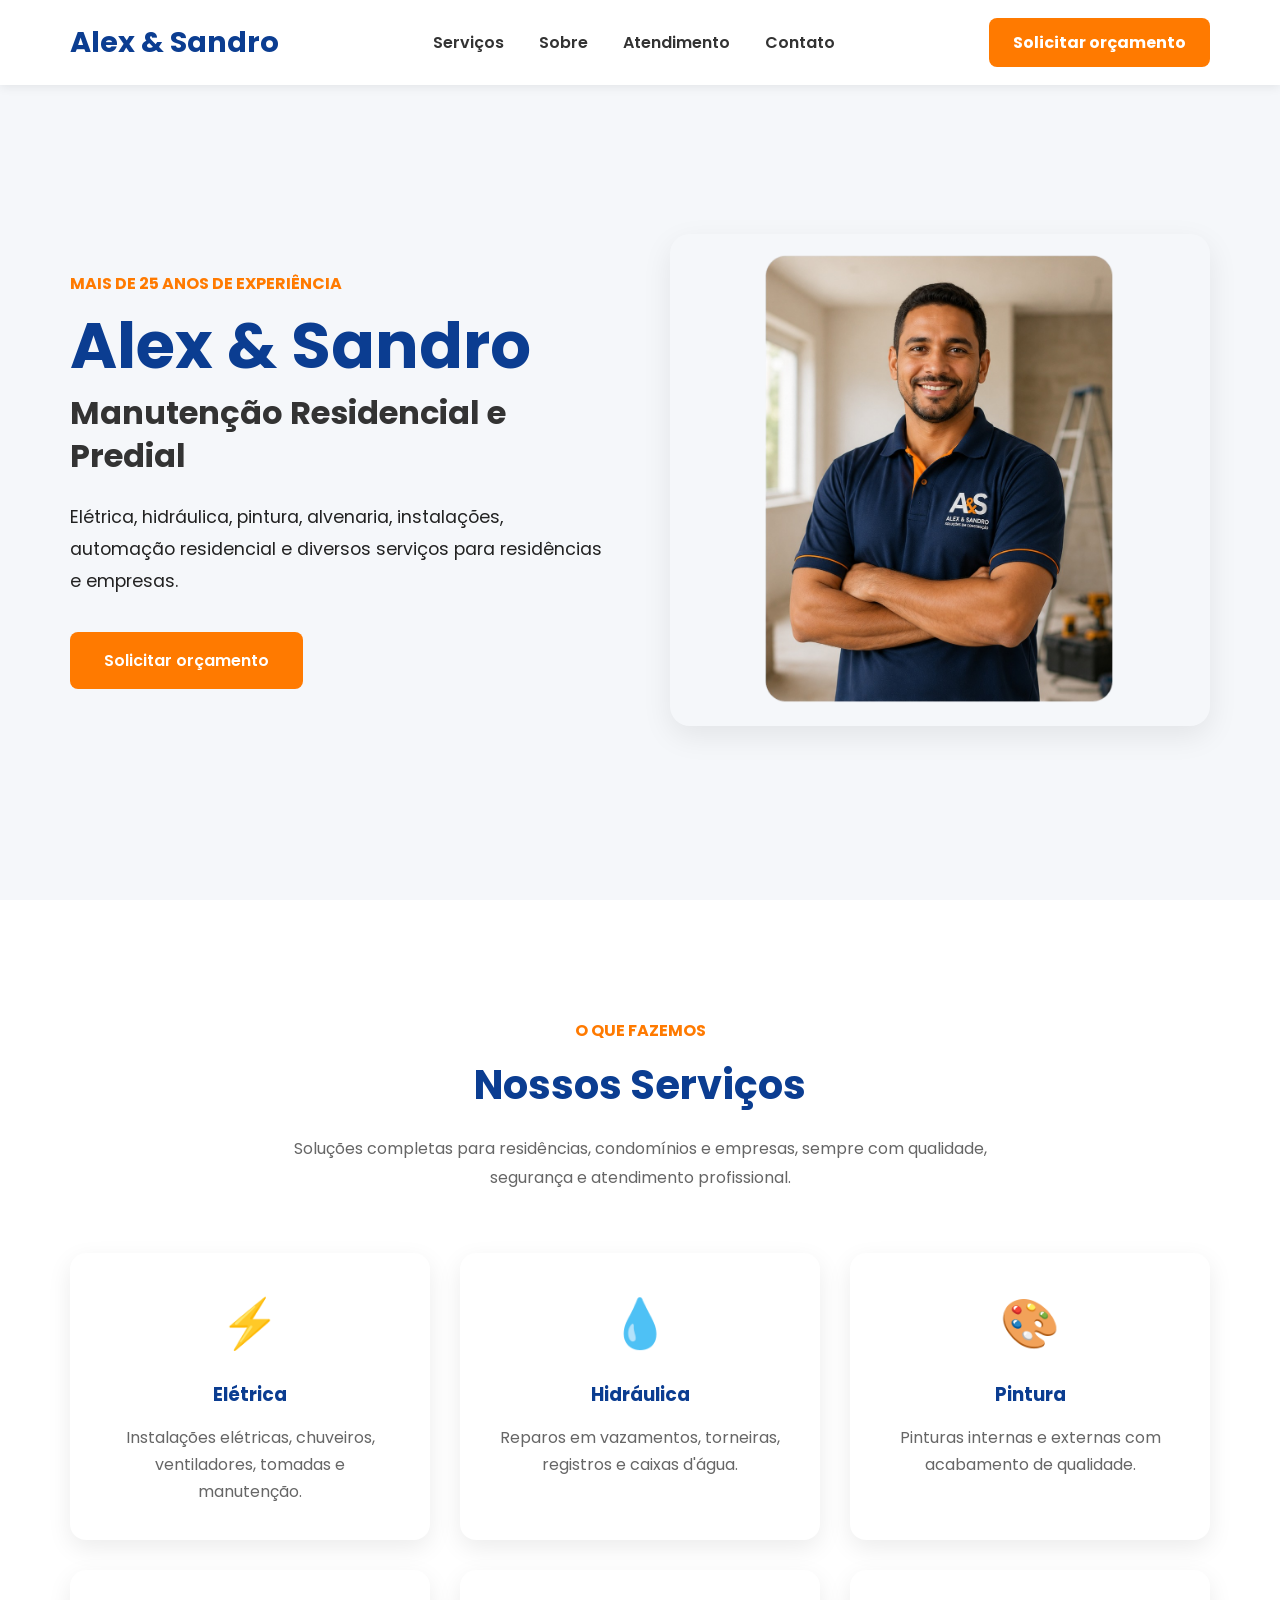
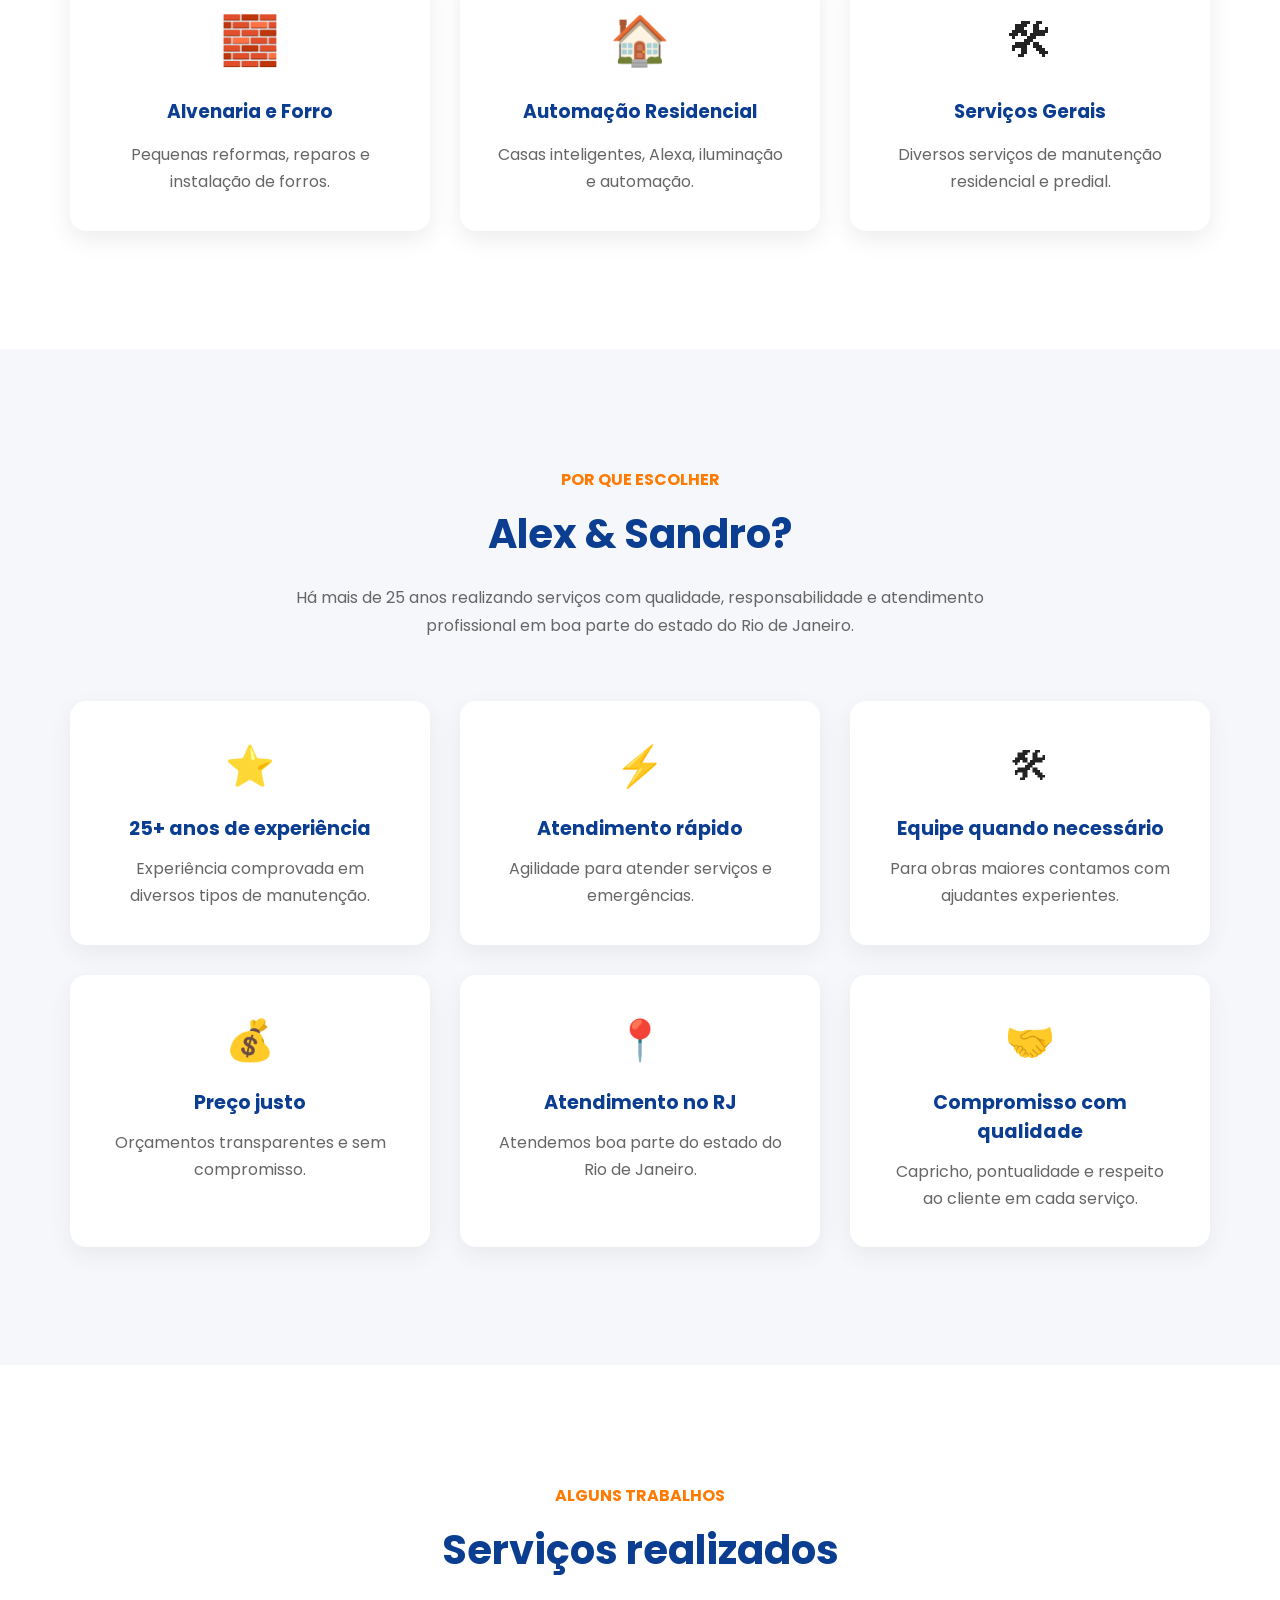
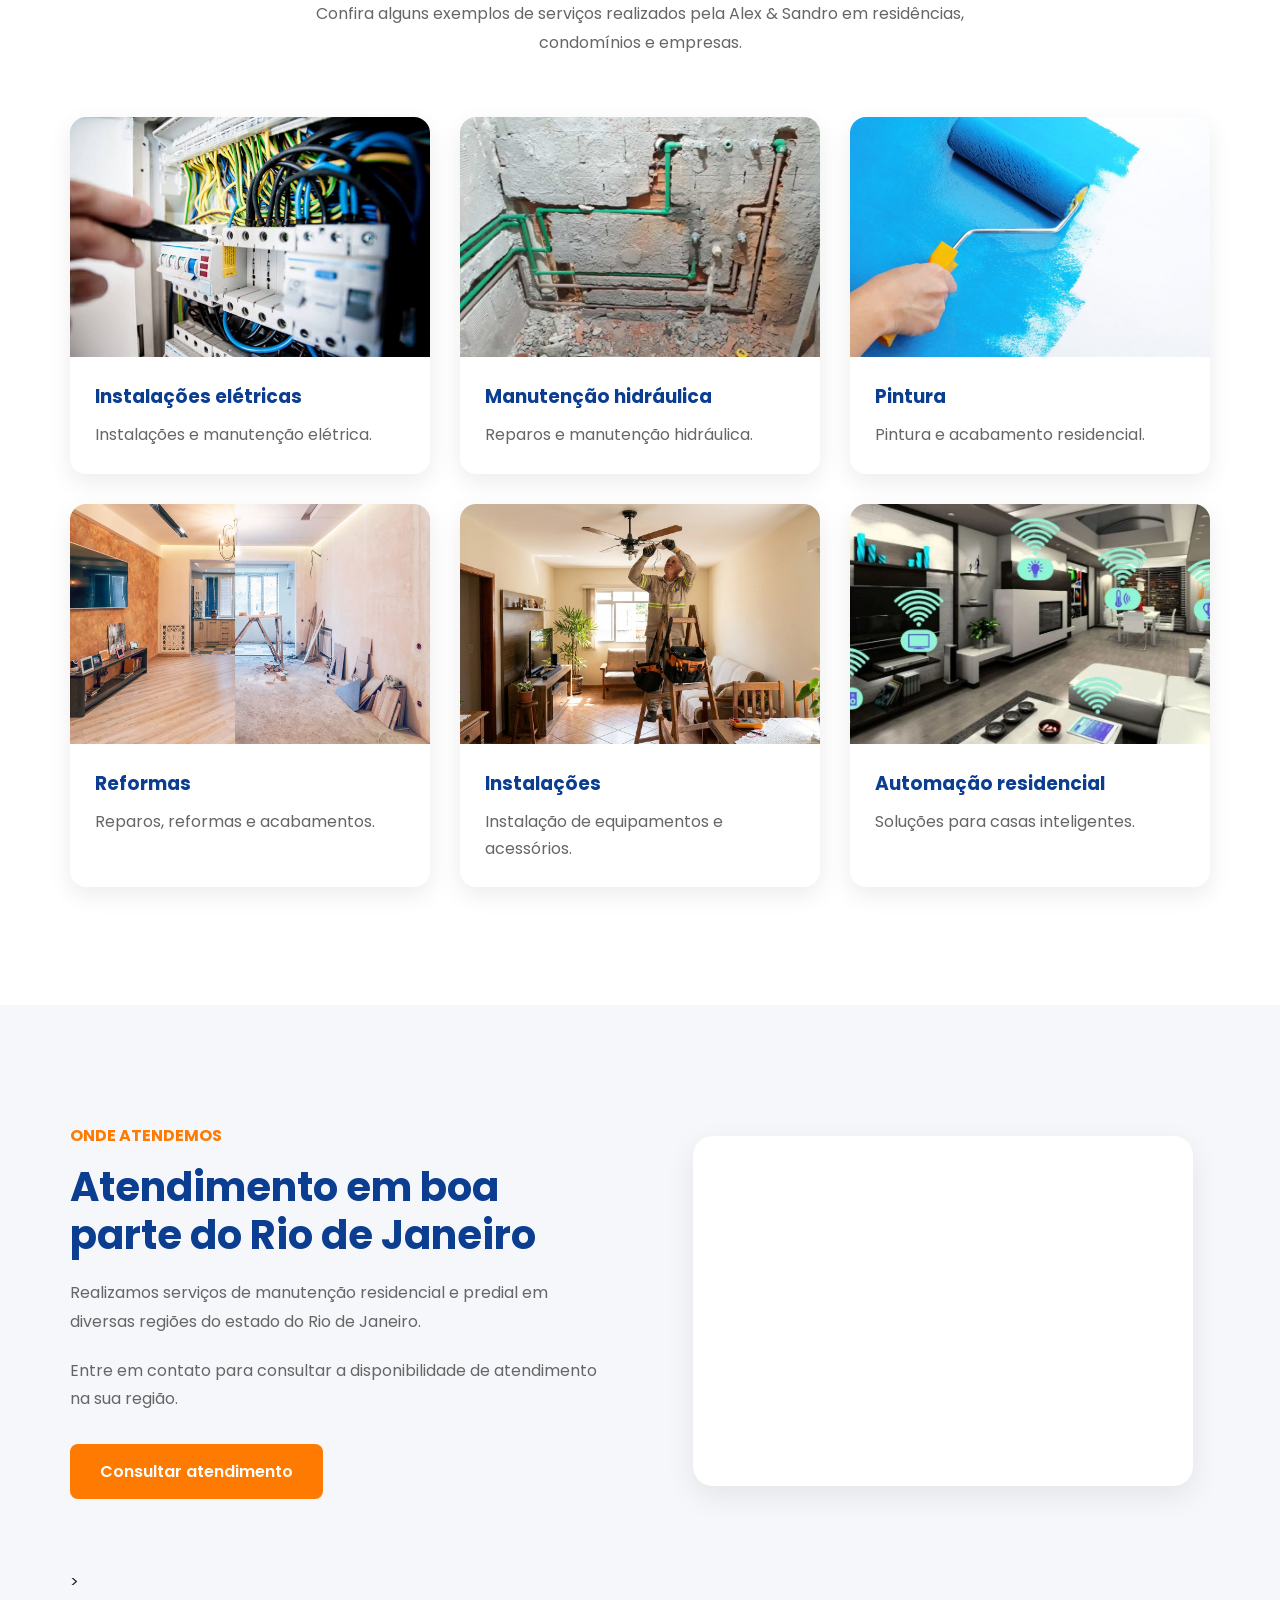
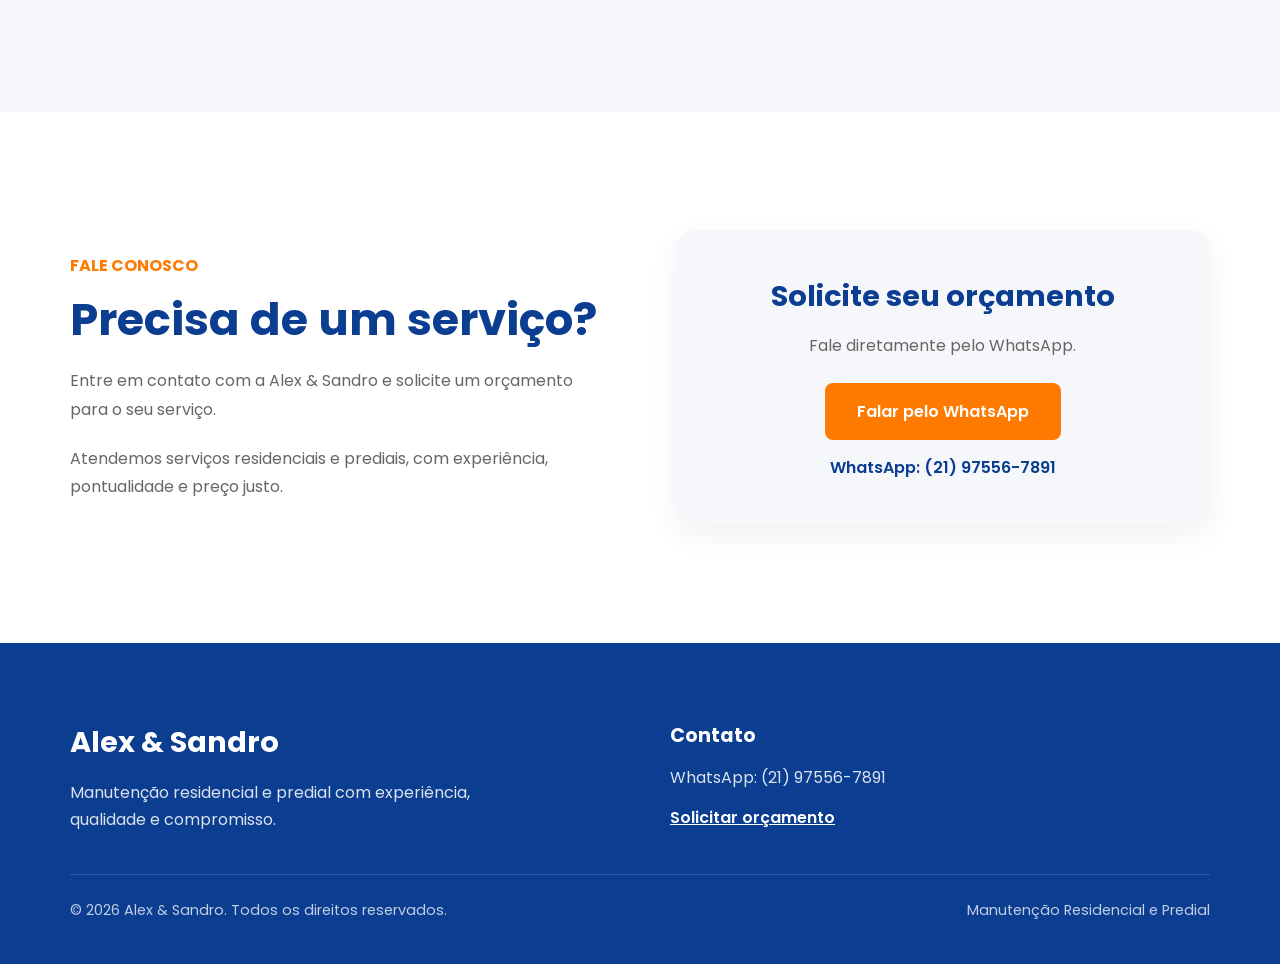
==== index.html @ dcccfdd7 "Primeira versão do site Alex e Sandro" ====
<!DOCTYPE html>
<html lang="pt-BR">

<head>

    <meta charset="UTF-8">

    <meta name="viewport" content="width=device-width, initial-scale=1.0">

    <title>Alex & Sandro | Manutenção Residencial, Predial e Automação no RJ</title>

    <link rel="icon" type="image/png" href="assets/images/logo.png">

<meta name="description"
    content="Alex & Sandro: mais de 25 anos de experiência em manutenção residencial e predial no Rio de Janeiro. Serviços elétricos, hidráulicos, pintura, reformas, instalações e automação residencial. Solicite seu orçamento.">

<meta name="keywords"
    content="manutenção residencial RJ, manutenção predial RJ, eletricista RJ, hidráulica RJ, pintura, reformas, instalações, automação residencial, Alex e Sandro">

<meta name="author" content="Alex & Sandro">

<meta name="robots" content="index, follow">

<!-- Open Graph - compartilhamento nas redes sociais -->

<meta property="og:title"
    content="Alex & Sandro | Manutenção Residencial e Predial">

<meta property="og:description"
    content="Mais de 25 anos de experiência em manutenção residencial e predial no Rio de Janeiro. Elétrica, hidráulica, pintura, reformas, instalações e automação residencial.">

<meta property="og:type"
    content="website">

<meta property="og:image"
    content="assets/images/logo.png">

<link rel="icon" type="image/png" href="assets/images/logo.png">
    
<meta name="description"
    content="Alex & Sandro: mais de 25 anos de experiência em manutenção residencial e predial no Rio de Janeiro. Serviços elétricos, hidráulicos, pintura, reformas, instalações e automação residencial. Solicite seu orçamento.">

<meta name="keywords"
    content="manutenção residencial RJ, manutenção predial RJ, eletricista RJ, hidráulica RJ, pintura, reformas, instalações, automação residencial, Alex e Sandro">

<meta name="author" content="Alex & Sandro">

<meta name="robots" content="index, follow">

    <!-- Fonte Poppins -->
    <link rel="preconnect" href="https://fonts.googleapis.com">

    <link rel="preconnect" href="https://fonts.gstatic.com" crossorigin>

    <link href="https://fonts.googleapis.com/css2?family=Poppins:wght@300;400;500;600;700&display=swap"
        rel="stylesheet">

    <!-- CSS -->
    <link rel="stylesheet" href="assets/css/style.css">

</head>

<body>


   <!-- ===========================
     HEADER
============================ -->

<header>

    <div class="container">

        <div class="logo">
            <h2>Alex & Sandro</h2>
        </div>

        <button class="menu-toggle" aria-label="Abrir menu">
            ☰
        </button>

        <nav>

            <ul>

                <li><a href="#services">Serviços</a></li>

                <li><a href="#about">Sobre</a></li>

                <li><a href="#coverage">Atendimento</a></li>

                <li><a href="#contact">Contato</a></li>

            </ul>

        </nav>

        <a
            href="https://wa.me/5521975567891?text=Olá!%20Encontrei%20o%20site%20da%20Alex%20%26%20Sandro%20e%20gostaria%20de%20solicitar%20um%20orçamento."
            target="_blank"
            class="btn-header"
        >
            Solicitar orçamento
        </a>

    </div>

</header>


    <!-- ===========================
         CONTEÚDO PRINCIPAL
    ============================ -->

    <main>


        <!-- ===========================
             HERO
        ============================ -->

        <section id="hero">

            <div class="container hero-container">

                <!-- Texto -->

                <div class="hero-text">

                    <span>
                        Mais de 25 anos de experiência
                    </span>

                    <h1>
                        Alex & Sandro
                    </h1>

                    <h2>
                        Manutenção Residencial e Predial
                    </h2>

                    <p>
                        Elétrica, hidráulica, pintura, alvenaria,
                        instalações, automação residencial e diversos
                        serviços para residências e empresas.
                    </p>

                    <a
                        href="https://wa.me/5521975567891?text=Olá!%20Encontrei%20o%20site%20da%20Alex%20%26%20Sandro%20e%20gostaria%20de%20solicitar%20um%20orçamento."
                        target="_blank"
                        class="hero-button"
                    >
                        Solicitar orçamento
                    </a>

                </div>


                <!-- Espaço reservado para imagem -->

                <div class="hero-image">

    <img
        src="assets/images/profissional.png"
        alt="Profissional da Alex & Sandro"
        class="hero-photo"
    >

</div>

            </div>

        </section>


        <!-- ===========================
             SERVIÇOS
        ============================ -->

        <section id="services">

            <div class="container">

                <div class="section-title">

                    <span>
                        O que fazemos
                    </span>

                    <h2>
                        Nossos Serviços
                    </h2>

                    <p>
                        Soluções completas para residências, condomínios e empresas,
                        sempre com qualidade, segurança e atendimento profissional.
                    </p>

                </div>


                <div class="services-grid">


                    <div class="service-card">

                        <div class="service-icon">
                            ⚡
                        </div>

                        <h3>
                            Elétrica
                        </h3>

                        <p>
                            Instalações elétricas, chuveiros,
                            ventiladores, tomadas e manutenção.
                        </p>

                    </div>


                    <div class="service-card">

                        <div class="service-icon">
                            💧
                        </div>

                        <h3>
                            Hidráulica
                        </h3>

                        <p>
                            Reparos em vazamentos,
                            torneiras, registros e caixas d'água.
                        </p>

                    </div>


                    <div class="service-card">

                        <div class="service-icon">
                            🎨
                        </div>

                        <h3>
                            Pintura
                        </h3>

                        <p>
                            Pinturas internas e externas
                            com acabamento de qualidade.
                        </p>

                    </div>


                    <div class="service-card">

                        <div class="service-icon">
                            🧱
                        </div>

                        <h3>
                            Alvenaria e Forro
                        </h3>

                        <p>
                            Pequenas reformas,
                            reparos e instalação de forros.
                        </p>

                    </div>


                    <div class="service-card">

                        <div class="service-icon">
                            🏠
                        </div>

                        <h3>
                            Automação Residencial
                        </h3>

                        <p>
                            Casas inteligentes,
                            Alexa, iluminação e automação.
                        </p>

                    </div>


                    <div class="service-card">

                        <div class="service-icon">
                            🛠
                        </div>

                        <h3>
                            Serviços Gerais
                        </h3>

                        <p>
                            Diversos serviços de manutenção
                            residencial e predial.
                        </p>

                    </div>


                </div>

            </div>

        </section>


        <!-- ===========================
             SOBRE
        ============================ -->

        <section id="about">

            <div class="container">

                <div class="section-title">

                    <span>
                        Por que escolher
                    </span>

                    <h2>
                        Alex & Sandro?
                    </h2>

                    <p>
                        Há mais de 25 anos realizando serviços com qualidade,
                        responsabilidade e atendimento profissional em boa parte do
                        estado do Rio de Janeiro.
                    </p>

                </div>


                <div class="about-grid">


                    <div class="about-card">

                        <div class="about-icon">
                            ⭐
                        </div>

                        <h3>
                            25+ anos de experiência
                        </h3>

                        <p>
                            Experiência comprovada em diversos tipos de manutenção.
                        </p>

                    </div>


                    <div class="about-card">

                        <div class="about-icon">
                            ⚡
                        </div>

                        <h3>
                            Atendimento rápido
                        </h3>

                        <p>
                            Agilidade para atender serviços e emergências.
                        </p>

                    </div>


                    <div class="about-card">

                        <div class="about-icon">
                            🛠
                        </div>

                        <h3>
                            Equipe quando necessário
                        </h3>

                        <p>
                            Para obras maiores contamos com ajudantes experientes.
                        </p>

                    </div>


                    <div class="about-card">

                        <div class="about-icon">
                            💰
                        </div>

                        <h3>
                            Preço justo
                        </h3>

                        <p>
                            Orçamentos transparentes e sem compromisso.
                        </p>

                    </div>


                    <div class="about-card">

                        <div class="about-icon">
                            📍
                        </div>

                        <h3>
                            Atendimento no RJ
                        </h3>

                        <p>
                            Atendemos boa parte do estado do Rio de Janeiro.
                        </p>

                    </div>


                    <div class="about-card">

                        <div class="about-icon">
                            🤝
                        </div>

                        <h3>
                            Compromisso com qualidade
                        </h3>

                        <p>
                            Capricho, pontualidade e respeito ao cliente em cada serviço.
                        </p>

                    </div>


                </div>

            </div>

        </section>


        <!-- ===========================
             GALERIA
        ============================ -->

        <section id="gallery">

            <div class="container">

                <div class="section-title">

                    <span>
                        Alguns trabalhos
                    </span>

                    <h2>
                        Serviços realizados
                    </h2>

                    <p>
                        Confira alguns exemplos de serviços realizados pela
                        Alex & Sandro em residências, condomínios e empresas.
                    </p>

                </div>


                <div class="gallery-grid">


                    <!-- ELÉTRICA -->

                    <div class="gallery-item">

                        <div class="gallery-image">

                            <img
                                src="assets/images/eletrica.jpg"
                                alt="Serviço de instalação elétrica realizado pela Alex & Sandro"
                            >

                        </div>

                        <div class="gallery-caption">

                            <h3>
                                Instalações elétricas
                            </h3>

                            <p>
                                Instalações e manutenção elétrica.
                            </p>

                        </div>

                    </div>


                    <!-- HIDRÁULICA -->

                    <div class="gallery-item">

                        <div class="gallery-image">

                            <img
                                src="assets/images/hidraulica.jpg"
                                alt="Serviço de manutenção hidráulica realizado pela Alex & Sandro"
                            >

                        </div>

                        <div class="gallery-caption">

                            <h3>
                                Manutenção hidráulica
                            </h3>

                            <p>
                                Reparos e manutenção hidráulica.
                            </p>

                        </div>

                    </div>


                    <!-- PINTURA -->

                    <div class="gallery-item">

                        <div class="gallery-image">

                            <img
                                src="assets/images/pintura.jpg"
                                alt="Serviço de pintura realizado pela Alex & Sandro"
                            >

                        </div>

                        <div class="gallery-caption">

                            <h3>
                                Pintura
                            </h3>

                            <p>
                                Pintura e acabamento residencial.
                            </p>

                        </div>

                    </div>


                    <!-- REFORMA -->

                    <div class="gallery-item">

                        <div class="gallery-image">

                            <img
                                src="assets/images/reforma.jpg"
                                alt="Serviço de reforma realizado pela Alex & Sandro"
                            >

                        </div>

                        <div class="gallery-caption">

                            <h3>
                                Reformas
                            </h3>

                            <p>
                                Reparos, reformas e acabamentos.
                            </p>

                        </div>

                    </div>


                    <!-- INSTALAÇÕES -->

                    <div class="gallery-item">

                        <div class="gallery-image">

                            <img
                                src="assets/images/instalacoes.jpg"
                                alt="Serviço de instalação realizado pela Alex & Sandro"
                            >

                        </div>

                        <div class="gallery-caption">

                            <h3>
                                Instalações
                            </h3>

                            <p>
                                Instalação de equipamentos e acessórios.
                            </p>

                        </div>

                    </div>


                    <!-- AUTOMAÇÃO -->

                    <div class="gallery-item">

                        <div class="gallery-image">

                            <img
                                src="assets/images/automacao-residencial.jpg"
                                alt="Serviço de automação residencial realizado pela Alex & Sandro"
                            >

                        </div>

                        <div class="gallery-caption">

                            <h3>
                                Automação residencial
                            </h3>

                            <p>
                                Soluções para casas inteligentes.
                            </p>

                        </div>

                    </div>


                </div>

            </div>

        </section>


        <!-- ===========================
             ÁREA DE ATENDIMENTO
        ============================ -->

        <section id="coverage">

            <div class="container">

                <div class="coverage-content">


                    <div class="coverage-text">

                        <span>
                            Onde atendemos
                        </span>

                        <h2>
                            Atendimento em boa parte do Rio de Janeiro
                        </h2>

                        <p>
                            Realizamos serviços de manutenção residencial e predial
                            em diversas regiões do estado do Rio de Janeiro.
                        </p>

                        <p>
                            Entre em contato para consultar a disponibilidade
                            de atendimento na sua região.
                        </p>

                        <a
                            href="https://wa.me/5521975567891?text=Olá!%20Encontrei%20o%20site%20da%20Alex%20%26%20Sandro%20e%20gostaria%20de%20saber%20se%20há%20atendimento%20na%20minha%20região."
                            class="coverage-button"
                            target="_blank"
                        >
                            Consultar atendimento
                        </a>

                    </div>


                    <div class="coverage-map">

    <div class="map-container">

        <iframe
            src="https://www.google.com/maps?q=Rio+de+Janeiro,+RJ&output=embed"
            loading="lazy"
            allowfullscreen
            referrerpolicy="no-referrer-when-downgrade">
        </iframe>

    </div>

</div>>


                </div>

            </div>

        </section>


        <!-- ===========================
             CONTATO
        ============================ -->

        <section id="contact">

            <div class="container">

                <div class="contact-content">


                    <div class="contact-text">

                        <span>
                            Fale conosco
                        </span>

                        <h2>
                            Precisa de um serviço?
                        </h2>

                        <p>
                            Entre em contato com a Alex & Sandro e solicite
                            um orçamento para o seu serviço.
                        </p>

                        <p>
                            Atendemos serviços residenciais e prediais,
                            com experiência, pontualidade e preço justo.
                        </p>

                    </div>


                    <div class="contact-box">

                        <h3>
                            Solicite seu orçamento
                        </h3>

                        <p>
                            Fale diretamente pelo WhatsApp.
                        </p>

                        <a
                            href="https://wa.me/5521975567891?text=Olá!%20Encontrei%20o%20site%20da%20Alex%20%26%20Sandro%20e%20gostaria%20de%20solicitar%20um%20orçamento."
                            class="contact-button"
                            target="_blank"
                        >
                            Falar pelo WhatsApp
                        </a>

                        <p class="contact-phone">
                            WhatsApp: (21) 97556-7891
                        </p>

                    </div>


                </div>

            </div>

        </section>


    </main>


    <!-- ===========================
         RODAPÉ
    ============================ -->

    <footer>

        <div class="container">

            <div class="footer-content">


                <div class="footer-brand">

                    <h2>
                        Alex & Sandro
                    </h2>

                    <p>
                        Manutenção residencial e predial
                        com experiência, qualidade e compromisso.
                    </p>

                </div>


                <div class="footer-contact">

                    <h3>
                        Contato
                    </h3>

                    <p>
                        WhatsApp: (21) 97556-7891
                    </p>

                    <a
                        href="https://wa.me/5521975567891?text=Olá!%20Encontrei%20o%20site%20da%20Alex%20%26%20Sandro%20e%20gostaria%20de%20solicitar%20um%20orçamento."
                        target="_blank"
                    >
                        Solicitar orçamento
                    </a>

                </div>


            </div>


            <div class="footer-bottom">

                <p>
                    © 2026 Alex & Sandro. Todos os direitos reservados.
                </p>

                <p>
                    Manutenção Residencial e Predial
                </p>

            </div>

        </div>

    </footer>


    <!-- JavaScript -->

    <script src="assets/js/script.js"></script>

</body>

</html>
---- assets/css/style.css ----
/* ===========================
   RESET
=========================== */

* {
    margin: 0;
    padding: 0;
    box-sizing: border-box;
}


/* ===========================
   CONFIGURAÇÕES GERAIS
=========================== */

html {
    scroll-behavior: smooth;
}

body {
    font-family: "Poppins", sans-serif;
    background-color: #ffffff;
    color: #222;
    overflow-x: hidden;
}

img {
    max-width: 100%;
    display: block;
}


/* ===========================
   VARIÁVEIS
=========================== */

:root {
    --primary: #0B3D91;
    --secondary: #FF7A00;
    --dark: #333333;
    --light: #F5F7FA;
    --white: #FFFFFF;
}


/* ===========================
   CONTAINER
=========================== */

.container {
    width: 100%;
    max-width: 1200px;
    margin: 0 auto;
    padding: 18px 30px;
}


/* ===========================
   HEADER
=========================== */

header {
    position: fixed;
    top: 0;
    left: 0;
    width: 100%;
    background-color: var(--white);
    box-shadow: 0 2px 10px rgba(0, 0, 0, 0.08);
    z-index: 1000;
}

header .container {
    display: flex;
    justify-content: space-between;
    align-items: center;
    gap: 30px;
}

.logo h2 {
    color: var(--primary);
    font-size: 1.8rem;
    white-space: nowrap;
}

/* ===========================
   BOTÃO MENU MOBILE
=========================== */

.menu-toggle {
    display: none;
    background: none;
    border: none;
    color: var(--primary);
    font-size: 2rem;
    cursor: pointer;
    padding: 5px;
}

nav ul {
    display: flex;
    list-style: none;
    gap: 35px;
}

nav a {
    text-decoration: none;
    color: #333;
    font-weight: 600;
    transition: 0.3s;
    white-space: nowrap;
}

nav a:hover {
    color: var(--primary);
}

.btn-header {
    display: inline-block;
    background: var(--secondary);
    color: var(--white);
    text-decoration: none;
    padding: 12px 24px;
    border-radius: 8px;
    font-weight: bold;
    transition: 0.3s;
    white-space: nowrap;
}

.btn-header:hover {
    transform: translateY(-2px);
}


/* ===========================
   HERO
=========================== */

#hero {
    background: var(--light);
    min-height: 100vh;
    display: flex;
    align-items: center;
    padding: 140px 0 80px;
}

.hero-container {
    display: flex;
    justify-content: space-between;
    align-items: center;
    gap: 60px;
}

.hero-text {
    flex: 1;
}

.hero-text span {
    color: var(--secondary);
    font-weight: 700;
    text-transform: uppercase;
}

.hero-text h1 {
    font-size: 4rem;
    color: var(--primary);
    margin-top: 15px;
    line-height: 1.1;
}

.hero-text h2 {
    font-size: 2rem;
    color: var(--dark);
    margin-top: 10px;
    line-height: 1.35;
}

.hero-text p {
    margin-top: 25px;
    font-size: 1.1rem;
    line-height: 1.8;
}

.hero-button {
    display: inline-block;
    margin-top: 35px;
    padding: 16px 34px;
    background: var(--secondary);
    color: var(--white);
    text-decoration: none;
    border-radius: 8px;
    font-weight: 600;
    transition: 0.3s;
}

.hero-button:hover {
    transform: translateY(-3px);
}


/* ===========================
   IMAGEM DA HERO
=========================== */

.hero-image {
    flex: 1;
    display: flex;
    justify-content: center;
    align-items: center;
}

.image-placeholder {
    width: 480px;
    height: 480px;
    border-radius: 20px;
    background: var(--white);
    overflow: hidden;
    display: flex;
    justify-content: center;
    align-items: center;
}

.hero-photo {
    width: 100%;
    height: 100%;
    max-width: none;
    object-fit: cover;
    object-position: center;
    border-radius: 20px;
    display: block;
    box-shadow: 0 10px 30px rgba(0, 0, 0, 0.08);
}


/* ===========================
   TÍTULOS DE SEÇÃO
=========================== */

.section-title {
    text-align: center;
    max-width: 700px;
    margin: 0 auto 60px;
}

.section-title span {
    color: var(--secondary);
    font-weight: 700;
    text-transform: uppercase;
}

.section-title h2 {
    margin-top: 12px;
    font-size: 2.5rem;
    color: var(--primary);
}

.section-title p {
    margin-top: 20px;
    color: #666;
    line-height: 1.8;
}


/* ===========================
   SERVIÇOS
=========================== */

#services {
    padding: 100px 0;
    background: var(--white);
}

.services-grid {
    display: grid;
    grid-template-columns: repeat(3, 1fr);
    gap: 30px;
}

.service-card {
    background: var(--white);
    padding: 35px;
    border-radius: 16px;
    text-align: center;
    box-shadow: 0 8px 25px rgba(0, 0, 0, 0.08);
    transition: 0.3s;
}

.service-card:hover {
    transform: translateY(-8px);
}

.service-icon {
    font-size: 3rem;
}

.service-card h3 {
    margin-top: 20px;
    color: var(--primary);
}

.service-card p {
    margin-top: 15px;
    line-height: 1.7;
    color: #666;
}


/* ===========================
   SOBRE / POR QUE ESCOLHER
=========================== */

#about {
    padding: 100px 0;
    background: var(--light);
}

.about-grid {
    display: grid;
    grid-template-columns: repeat(3, 1fr);
    gap: 30px;
}

.about-card {
    background: var(--white);
    padding: 35px;
    border-radius: 16px;
    text-align: center;
    box-shadow: 0 8px 25px rgba(0, 0, 0, 0.06);
    transition: 0.3s;
}

.about-card:hover {
    transform: translateY(-6px);
}

.about-icon {
    font-size: 2.5rem;
}

.about-card h3 {
    margin-top: 18px;
    color: var(--primary);
    font-size: 1.2rem;
}

.about-card p {
    margin-top: 12px;
    color: #666;
    line-height: 1.7;
}


/* ===========================
   GALERIA / SERVIÇOS REALIZADOS
=========================== */

#gallery {
    padding: 100px 0;
    background: var(--white);
}

.gallery-grid {
    display: grid;
    grid-template-columns: repeat(3, 1fr);
    gap: 30px;
}

.gallery-item {
    background: var(--white);
    border-radius: 16px;
    overflow: hidden;
    box-shadow: 0 8px 25px rgba(0, 0, 0, 0.08);
    transition: 0.3s;
}

.gallery-item:hover {
    transform: translateY(-6px);
}

.gallery-item img {
    width: 100%;
    height: 240px;
    object-fit: cover;
}

.gallery-placeholder {
    width: 100%;
    height: 240px;
    overflow: hidden;
}

.gallery-placeholder img {
    width: 100%;
    height: 100%;
    object-fit: cover;
}

.gallery-caption {
    padding: 25px;
}

.gallery-caption h3 {
    color: var(--primary);
}

.gallery-caption p {
    margin-top: 10px;
    color: #666;
    line-height: 1.7;
}


/* ===========================
   ÁREA DE ATENDIMENTO
=========================== */

#coverage {
    padding: 100px 0;
    background: var(--light);
}

.coverage-content {
    display: grid;
    grid-template-columns: 1fr 1fr;
    gap: 70px;
    align-items: center;
}

.coverage-text span {
    color: var(--secondary);
    font-weight: 700;
    text-transform: uppercase;
}

.coverage-text h2 {
    margin-top: 15px;
    color: var(--primary);
    font-size: 2.5rem;
    line-height: 1.2;
}

.coverage-text p {
    margin-top: 20px;
    color: #666;
    line-height: 1.8;
}

.coverage-button {
    display: inline-block;
    margin-top: 30px;
    padding: 15px 30px;
    background: var(--secondary);
    color: var(--white);
    text-decoration: none;
    border-radius: 8px;
    font-weight: 600;
    transition: 0.3s;
}

.coverage-button:hover {
    transform: translateY(-3px);
}

.coverage-map {
    width: 100%;
    display: flex;
    justify-content: center;
}

.map-container {
    width: 100%;
    max-width: 500px;
    height: 350px;
    border-radius: 20px;
    overflow: hidden;
    background: var(--white);
    box-shadow: 0 10px 30px rgba(0, 0, 0, 0.08);
}

.map-container iframe {
    width: 100%;
    height: 100%;
    border: 0;
    display: block;
}


/* ===========================
   CONTATO
=========================== */

#contact {
    padding: 100px 0;
    background: var(--white);
}

.contact-content {
    display: grid;
    grid-template-columns: 1fr 1fr;
    gap: 70px;
    align-items: center;
}

.contact-text span {
    color: var(--secondary);
    font-weight: 700;
    text-transform: uppercase;
}

.contact-text h2 {
    margin-top: 15px;
    color: var(--primary);
    font-size: 2.8rem;
    line-height: 1.2;
}

.contact-text p {
    margin-top: 20px;
    color: #666;
    line-height: 1.8;
    max-width: 550px;
}

.contact-box {
    padding: 45px;
    background: var(--light);
    border-radius: 20px;
    text-align: center;
    box-shadow: 0 10px 30px rgba(0, 0, 0, 0.06);
}

.contact-box h3 {
    color: var(--primary);
    font-size: 1.8rem;
}

.contact-box p {
    margin-top: 15px;
    color: #666;
}

.contact-button {
    display: inline-block;
    margin-top: 25px;
    padding: 16px 32px;
    background: var(--secondary);
    color: var(--white);
    text-decoration: none;
    border-radius: 8px;
    font-weight: 600;
    transition: 0.3s;
}

.contact-button:hover {
    transform: translateY(-3px);
}

.contact-phone {
    font-weight: 600;
    color: var(--primary) !important;
}


/* ===========================
   RODAPÉ
=========================== */

footer {
    padding: 60px 0 25px;
    background: var(--primary);
    color: var(--white);
}

.footer-content {
    display: grid;
    grid-template-columns: 1fr 1fr;
    gap: 60px;
    padding-bottom: 40px;
}

.footer-brand h2 {
    font-size: 1.8rem;
}

.footer-brand p {
    margin-top: 15px;
    max-width: 400px;
    line-height: 1.7;
    opacity: 0.85;
}

.footer-contact h3 {
    font-size: 1.2rem;
}

.footer-contact p {
    margin-top: 15px;
    opacity: 0.85;
}

.footer-contact a {
    display: inline-block;
    margin-top: 15px;
    color: var(--white);
    font-weight: 600;
    text-decoration: underline;
}

.footer-bottom {
    padding-top: 25px;
    border-top: 1px solid rgba(255, 255, 255, 0.2);
    display: flex;
    justify-content: space-between;
    gap: 20px;
    font-size: 0.9rem;
    opacity: 0.75;
}


/* ===========================
   TABLETS
=========================== */

@media (max-width: 1000px) {

    .container {
        padding-left: 25px;
        padding-right: 25px;
    }

    .hero-container {
        gap: 35px;
    }

    .hero-text h1 {
        font-size: 3.2rem;
    }

    .image-placeholder {
        width: 400px;
        height: 400px;
    }

    .services-grid {
        grid-template-columns: repeat(2, 1fr);
    }

    .about-grid {
        grid-template-columns: repeat(2, 1fr);
    }

    .gallery-grid {
        grid-template-columns: repeat(2, 1fr);
    }

    .coverage-content,
    .contact-content {
        gap: 40px;
    }

    nav ul {
        gap: 20px;
    }

    .btn-header {
        padding: 11px 18px;
    }
}


/* ===========================
   CELULARES
=========================== */

@media (max-width: 768px) {

    /* ===========================
       CONFIGURAÇÃO GERAL
    ============================ */

    body {
        overflow-x: hidden;
    }

    .container {
        width: 100%;
        padding-left: 20px;
        padding-right: 20px;
    }


    /* ===========================
   HEADER MOBILE
=========================== */

header .container {
    flex-direction: row;
    justify-content: space-between;
    align-items: center;
    gap: 10px;
    padding-top: 14px;
    padding-bottom: 14px;
    position: relative;
}

.logo h2 {
    font-size: 1.45rem;
}

.menu-toggle {
    display: block;
}

nav {
    position: absolute;
    top: 100%;
    left: 0;
    width: 100%;
    background: var(--white);
    box-shadow: 0 8px 20px rgba(0, 0, 0, 0.08);
    display: none;
}

nav.active {
    display: block;
}

nav ul {
    width: 100%;
    display: flex;
    flex-direction: column;
    align-items: center;
    gap: 0;
    padding: 15px 20px;
}

nav li {
    width: 100%;
    text-align: center;
}

nav a {
    display: block;
    padding: 12px;
    font-size: 0.95rem;
}

.btn-header {
    display: none;
}


    /* ===========================
       HERO
    ============================ */

    #hero {
        min-height: auto;
        padding: 190px 20px 70px;
    }

    .hero-container {
        width: 100%;
        flex-direction: column;
        text-align: center;
        gap: 45px;
    }

    .hero-text {
        width: 100%;
    }

    .hero-text span {
        display: block;
        font-size: 0.8rem;
    }

    .hero-text h1 {
        font-size: 2.5rem;
        line-height: 1.15;
    }

    .hero-text h2 {
        font-size: 1.4rem;
        line-height: 1.4;
    }

    .hero-text p {
        font-size: 0.95rem;
        line-height: 1.7;
    }

    .hero-button {
        margin-top: 25px;
    }

    .hero-image {
        width: 100%;
    }

    .image-placeholder {
        width: 100%;
        max-width: 360px;
        height: 360px;
        margin: 0 auto;
    }

    .hero-photo {
        width: 100%;
        height: 100%;
        max-width: none;
        object-fit: cover;
        object-position: center;
    }


    /* ===========================
       SERVIÇOS
    ============================ */

    #services {
        padding: 80px 0;
    }

    .section-title {
        width: 100%;
        margin-bottom: 40px;
    }

    .section-title h2 {
        font-size: 2rem;
    }

    .section-title p {
        font-size: 0.95rem;
    }

    .services-grid {
        width: 100%;
        grid-template-columns: 1fr;
        gap: 20px;
    }

    .service-card {
        width: 100%;
        padding: 30px 25px;
    }


    /* ===========================
       SOBRE
    ============================ */

    #about {
        padding: 80px 0;
    }

    .about-grid {
        width: 100%;
        grid-template-columns: 1fr;
        gap: 20px;
    }

    .about-card {
        width: 100%;
        padding: 30px 25px;
    }


    /* ===========================
       GALERIA
    ============================ */

    #gallery {
        padding: 80px 0;
    }

    .gallery-grid {
        width: 100%;
        grid-template-columns: 1fr;
        gap: 20px;
    }

    .gallery-item {
        width: 100%;
    }

    .gallery-placeholder {
        height: 220px;
    }

    .gallery-placeholder img {
        height: 100%;
        width: 100%;
        object-fit: cover;
    }


    /* ===========================
       ATENDIMENTO
    ============================ */

    #coverage {
        padding: 80px 0;
    }

    .coverage-content {
        width: 100%;
        display: flex;
        flex-direction: column;
        gap: 40px;
        text-align: center;
    }

    .coverage-text {
        width: 100%;
    }

    .coverage-text h2 {
        font-size: 2rem;
    }

    .coverage-text p {
        font-size: 0.95rem;
    }

    .coverage-map {
        width: 100%;
    }

    .map-placeholder {
        width: 100%;
        max-width: 360px;
        min-height: 280px;
        margin: 0 auto;
    }


    /* ===========================
       CONTATO
    ============================ */

    #contact {
        padding: 80px 0;
    }

    .contact-content {
        width: 100%;
        display: flex;
        flex-direction: column;
        gap: 40px;
        text-align: center;
    }

    .contact-text {
        width: 100%;
    }

    .contact-text h2 {
        font-size: 2.2rem;
    }

    .contact-text p {
        max-width: 100%;
        font-size: 0.95rem;
    }

    .contact-box {
        width: 100%;
        max-width: 420px;
        margin: 0 auto;
        padding: 35px 25px;
    }


    /* ===========================
       RODAPÉ
    ============================ */

    footer {
        padding: 50px 0 25px;
    }

    .footer-content {
        width: 100%;
        display: flex;
        flex-direction: column;
        gap: 35px;
        text-align: center;
    }

    .footer-brand p {
        max-width: 100%;
    }

    .footer-bottom {
        flex-direction: column;
        text-align: center;
        gap: 10px;
    }

}
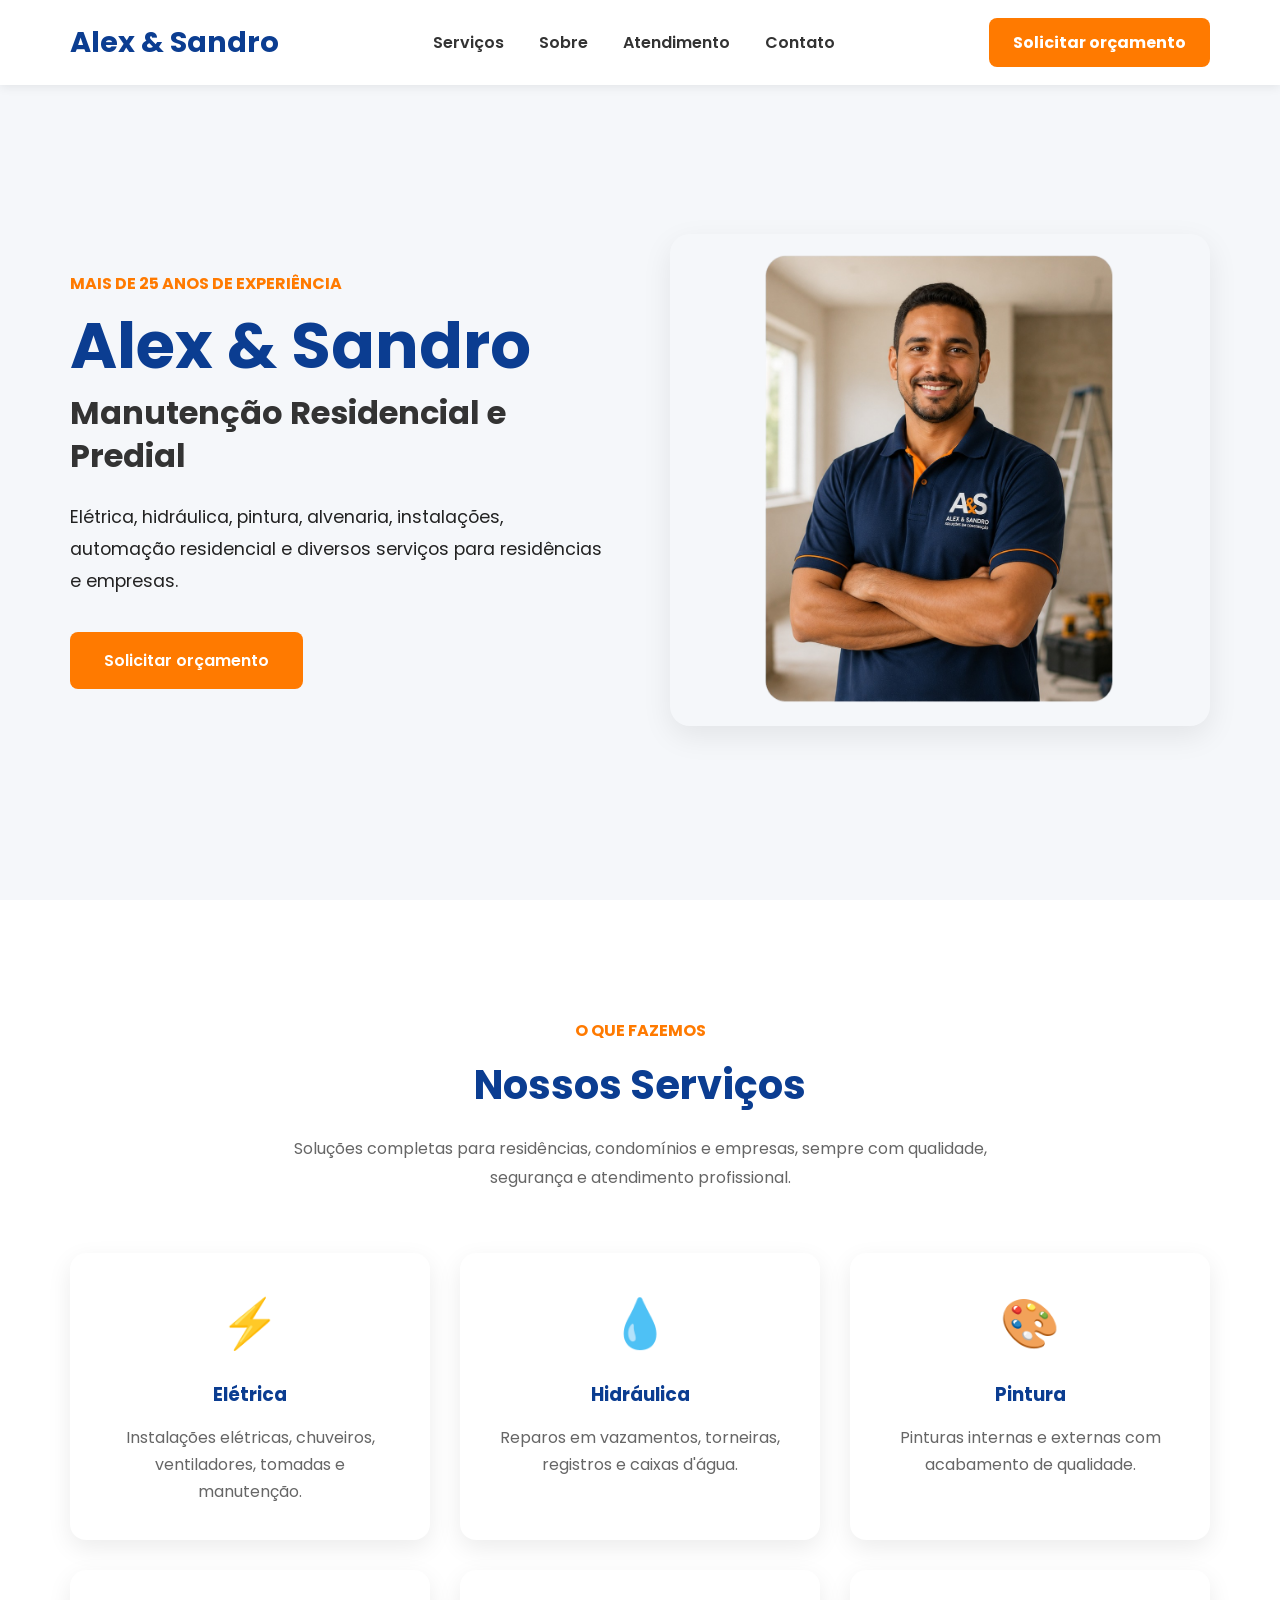
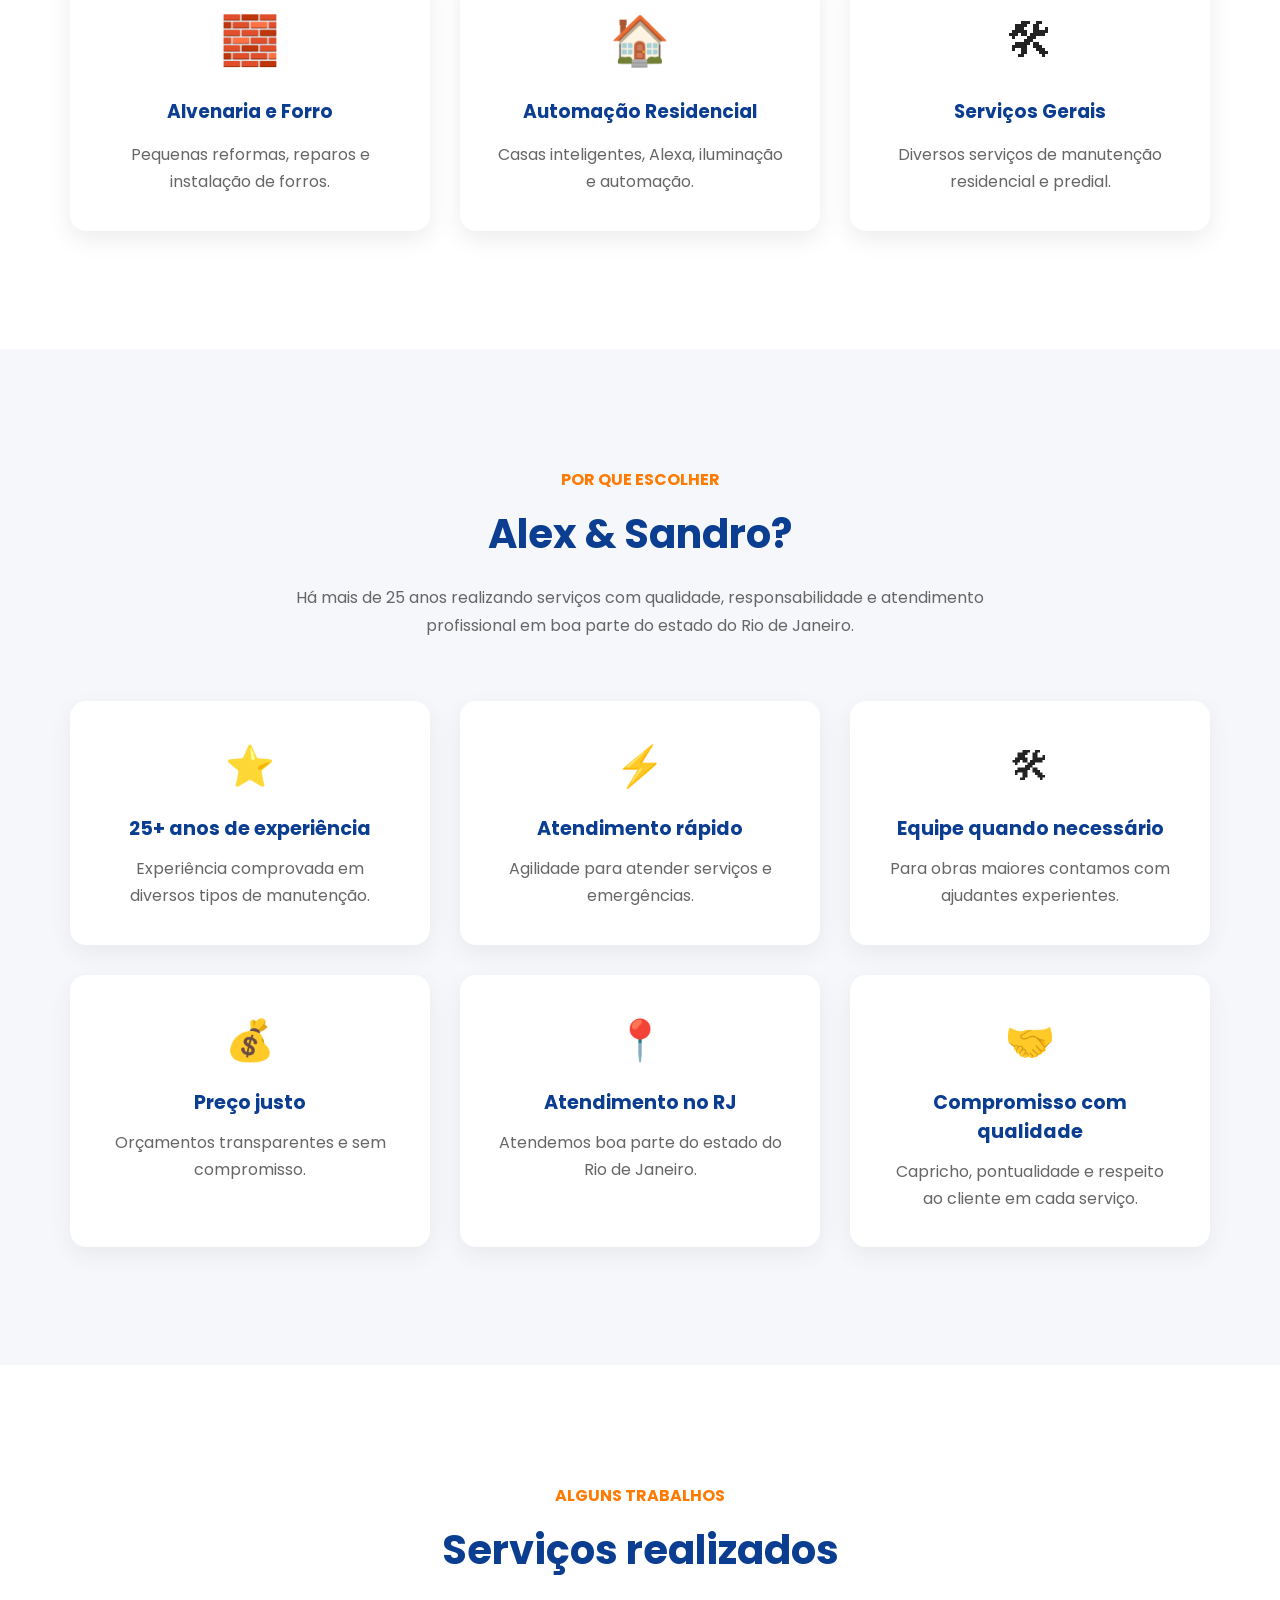
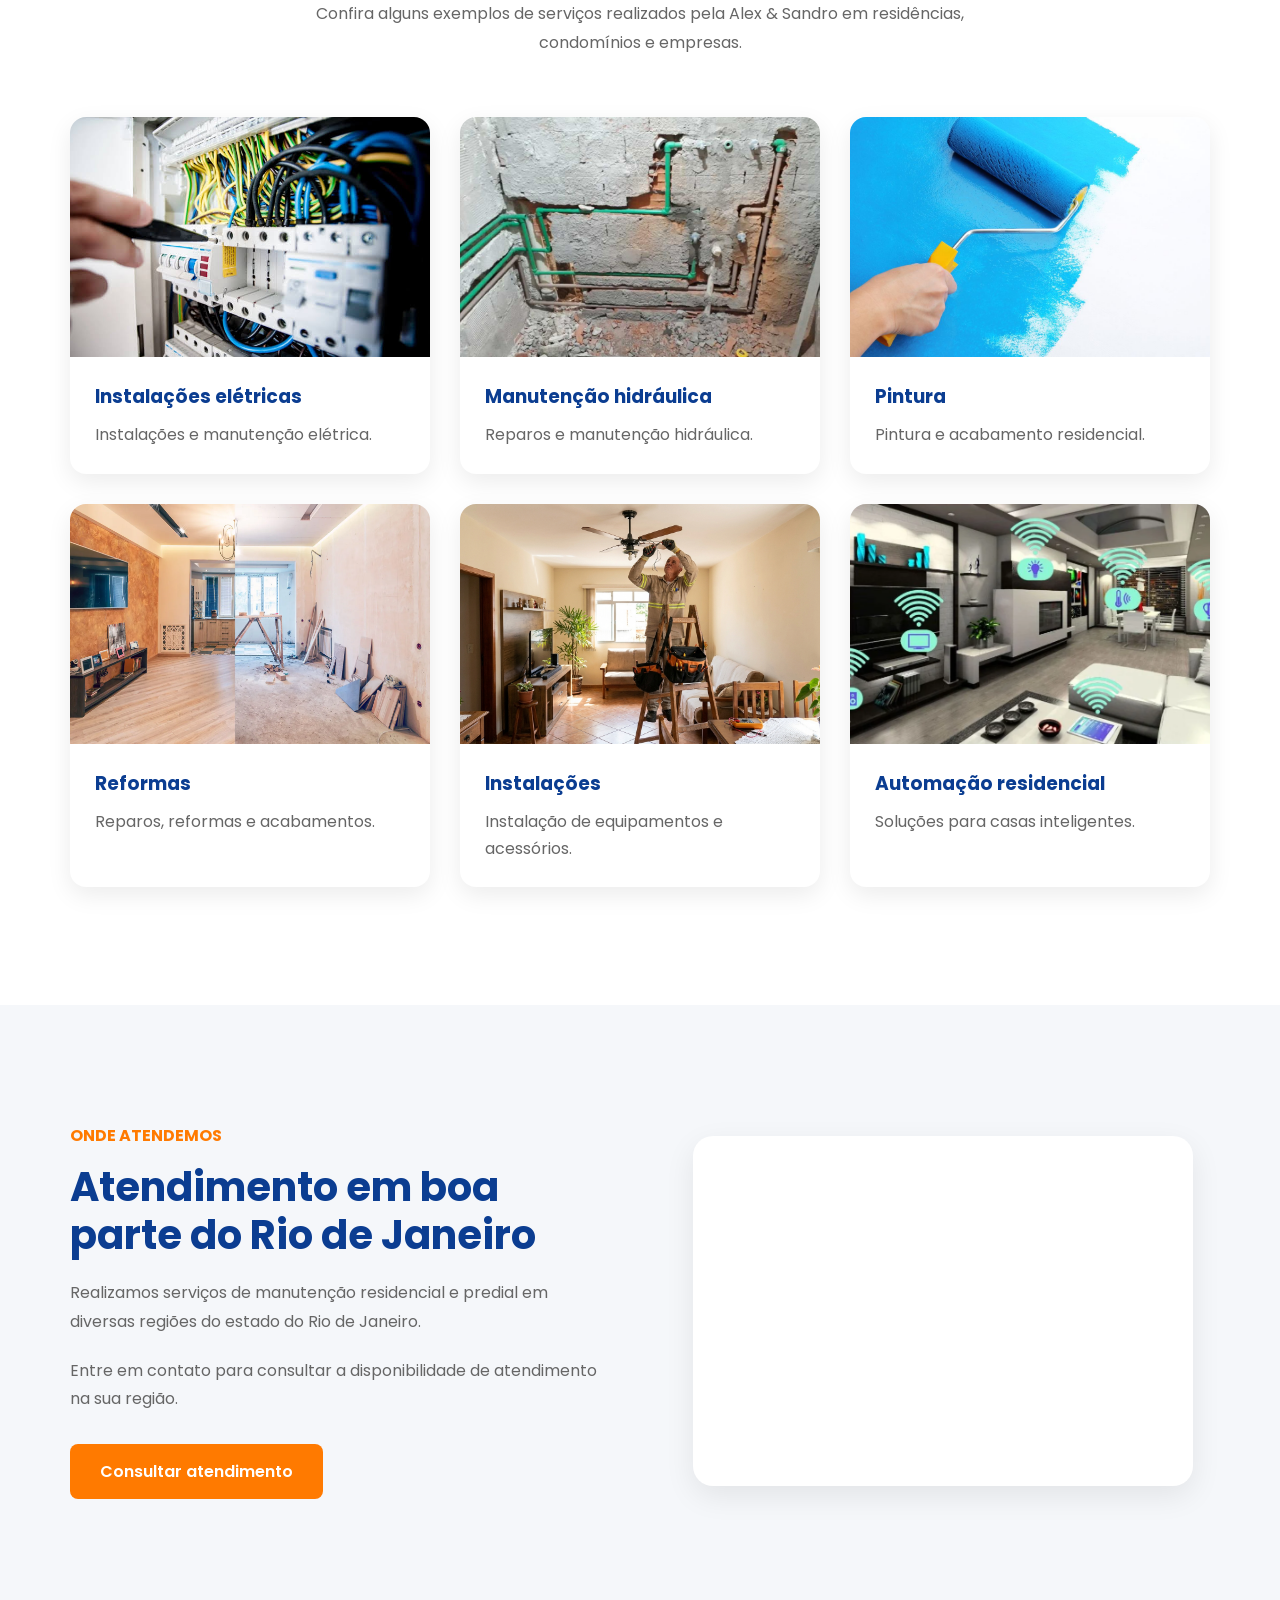
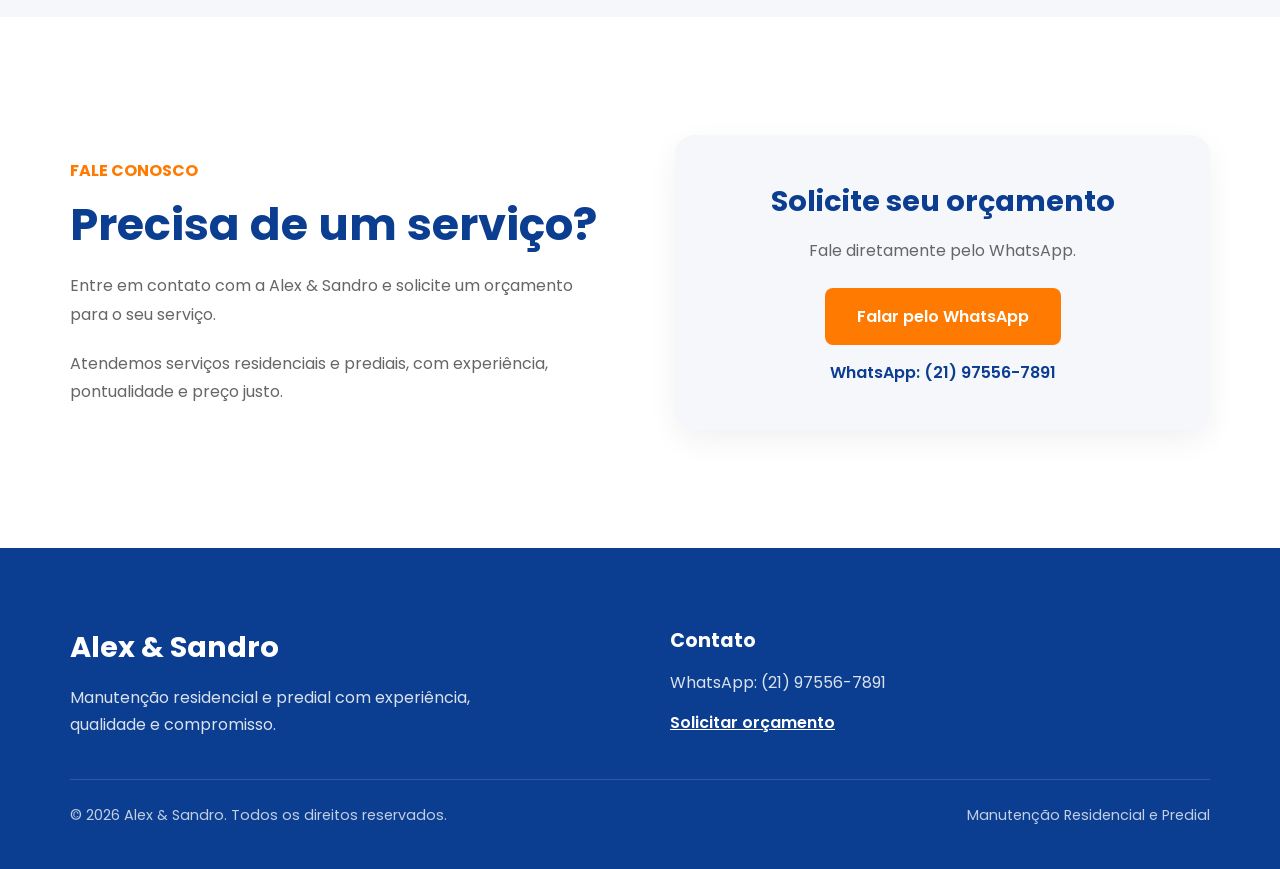
==== commit 68f37fd8: "Atualiza estrutura e metadados do site" ====
--- a/index.html
+++ b/index.html
@@ -9,45 +9,36 @@
 
     <title>Alex & Sandro | Manutenção Residencial, Predial e Automação no RJ</title>
 
+    <meta name="description"
+        content="Alex & Sandro: mais de 25 anos de experiência em manutenção residencial e predial no Rio de Janeiro. Serviços elétricos, hidráulicos, pintura, reformas, instalações e automação residencial. Solicite seu orçamento.">
+
+    <meta name="keywords"
+        content="manutenção residencial RJ, manutenção predial RJ, eletricista RJ, hidráulica RJ, pintura, reformas, instalações, automação residencial, Alex e Sandro">
+
+    <meta name="author" content="Alex & Sandro">
+
+    <meta name="robots" content="index, follow">
+
+    <!-- Open Graph - compartilhamento nas redes sociais -->
+
+    <meta property="og:title"
+        content="Alex & Sandro | Manutenção Residencial e Predial">
+
+    <meta property="og:description"
+        content="Mais de 25 anos de experiência em manutenção residencial e predial no Rio de Janeiro. Elétrica, hidráulica, pintura, reformas, instalações e automação residencial.">
+
+    <meta property="og:type"
+        content="website">
+
+    <meta property="og:image"
+        content="assets/images/logo.png">
+
+    <!-- Favicon -->
+
     <link rel="icon" type="image/png" href="assets/images/logo.png">
 
-<meta name="description"
-    content="Alex & Sandro: mais de 25 anos de experiência em manutenção residencial e predial no Rio de Janeiro. Serviços elétricos, hidráulicos, pintura, reformas, instalações e automação residencial. Solicite seu orçamento.">
-
-<meta name="keywords"
-    content="manutenção residencial RJ, manutenção predial RJ, eletricista RJ, hidráulica RJ, pintura, reformas, instalações, automação residencial, Alex e Sandro">
-
-<meta name="author" content="Alex & Sandro">
-
-<meta name="robots" content="index, follow">
-
-<!-- Open Graph - compartilhamento nas redes sociais -->
-
-<meta property="og:title"
-    content="Alex & Sandro | Manutenção Residencial e Predial">
-
-<meta property="og:description"
-    content="Mais de 25 anos de experiência em manutenção residencial e predial no Rio de Janeiro. Elétrica, hidráulica, pintura, reformas, instalações e automação residencial.">
-
-<meta property="og:type"
-    content="website">
-
-<meta property="og:image"
-    content="assets/images/logo.png">
-
-<link rel="icon" type="image/png" href="assets/images/logo.png">
-    
-<meta name="description"
-    content="Alex & Sandro: mais de 25 anos de experiência em manutenção residencial e predial no Rio de Janeiro. Serviços elétricos, hidráulicos, pintura, reformas, instalações e automação residencial. Solicite seu orçamento.">
-
-<meta name="keywords"
-    content="manutenção residencial RJ, manutenção predial RJ, eletricista RJ, hidráulica RJ, pintura, reformas, instalações, automação residencial, Alex e Sandro">
-
-<meta name="author" content="Alex & Sandro">
-
-<meta name="robots" content="index, follow">
-
     <!-- Fonte Poppins -->
+
     <link rel="preconnect" href="https://fonts.googleapis.com">
 
     <link rel="preconnect" href="https://fonts.gstatic.com" crossorigin>
@@ -56,6 +47,7 @@
         rel="stylesheet">
 
     <!-- CSS -->
+
     <link rel="stylesheet" href="assets/css/style.css">
 
 </head>
@@ -63,49 +55,57 @@
 <body>
 
 
-   <!-- ===========================
-     HEADER
-============================ -->
-
-<header>
-
-    <div class="container">
-
-        <div class="logo">
-            <h2>Alex & Sandro</h2>
+    <!-- ===========================
+         HEADER
+    ============================ -->
+
+    <header>
+
+        <div class="container">
+
+            <div class="logo">
+                <h2>Alex & Sandro</h2>
+            </div>
+
+            <button class="menu-toggle" aria-label="Abrir menu">
+                ☰
+            </button>
+
+            <nav>
+
+                <ul>
+
+                    <li>
+                        <a href="#services">Serviços</a>
+                    </li>
+
+                    <li>
+                        <a href="#about">Sobre</a>
+                    </li>
+
+                    <li>
+                        <a href="#coverage">Atendimento</a>
+                    </li>
+
+                    <li>
+                        <a href="#contact">Contato</a>
+                    </li>
+
+                </ul>
+
+            </nav>
+
+            <a
+                href="https://wa.me/5521975567891?text=Olá!%20Encontrei%20o%20site%20da%20Alex%20%26%20Sandro%20e%20gostaria%20de%20solicitar%20um%20orçamento"
+                target="_blank"
+                class="btn-header"
+            >
+                Solicitar orçamento
+            </a>
+
         </div>
 
-        <button class="menu-toggle" aria-label="Abrir menu">
-            ☰
-        </button>
-
-        <nav>
-
-            <ul>
-
-                <li><a href="#services">Serviços</a></li>
-
-                <li><a href="#about">Sobre</a></li>
-
-                <li><a href="#coverage">Atendimento</a></li>
-
-                <li><a href="#contact">Contato</a></li>
-
-            </ul>
-
-        </nav>
-
-        <a
-            href="https://wa.me/5521975567891?text=Olá!%20Encontrei%20o%20site%20da%20Alex%20%26%20Sandro%20e%20gostaria%20de%20solicitar%20um%20orçamento."
-            target="_blank"
-            class="btn-header"
-        >
-            Solicitar orçamento
-        </a>
-
-    </div>
-
-</header>
+    </header>
 
 
     <!-- ===========================
@@ -146,7 +146,7 @@
                     </p>
 
                     <a
-                        href="https://wa.me/5521975567891?text=Olá!%20Encontrei%20o%20site%20da%20Alex%20%26%20Sandro%20e%20gostaria%20de%20solicitar%20um%20orçamento."
+                        href="https://wa.me/5521975567891?text=Olá!%20Encontrei%20o%20site%20da%20Alex%20%26%20Sandro%20e%20gostaria%20de%20solicitar%20um%20orçamento"
                         target="_blank"
                         class="hero-button"
                     >
@@ -156,17 +156,17 @@
                 </div>
 
 
-                <!-- Espaço reservado para imagem -->
+                <!-- Imagem -->
 
                 <div class="hero-image">
 
-    <img
-        src="assets/images/profissional.png"
-        alt="Profissional da Alex & Sandro"
-        class="hero-photo"
-    >
-
-</div>
+                    <img
+                        src="assets/images/profissional.png"
+                        alt="Profissional da Alex & Sandro"
+                        class="hero-photo"
+                    >
+
+                </div>
 
             </div>
 
@@ -692,7 +692,7 @@
                         </p>
 
                         <a
-                            href="https://wa.me/5521975567891?text=Olá!%20Encontrei%20o%20site%20da%20Alex%20%26%20Sandro%20e%20gostaria%20de%20saber%20se%20há%20atendimento%20na%20minha%20região."
+                            href="https://wa.me/5521975567891?text=Olá!%20Encontrei%20o%20site%20da%20Alex%20%26%20Sandro%20e%20gostaria%20de%20saber%20se%20há%20atendimento%20na%20minha%20região"
                             class="coverage-button"
                             target="_blank"
                         >
@@ -704,18 +704,18 @@
 
                     <div class="coverage-map">
 
-    <div class="map-container">
-
-        <iframe
-            src="https://www.google.com/maps?q=Rio+de+Janeiro,+RJ&output=embed"
-            loading="lazy"
-            allowfullscreen
-            referrerpolicy="no-referrer-when-downgrade">
-        </iframe>
-
-    </div>
-
-</div>>
+                        <div class="map-container">
+
+                            <iframe
+                                src="https://www.google.com/maps?q=Rio+de+Janeiro,+RJ&output=embed"
+                                loading="lazy"
+                                allowfullscreen
+                                referrerpolicy="no-referrer-when-downgrade">
+                            </iframe>
+
+                        </div>
+
+                    </div>
 
 
                 </div>
@@ -770,7 +770,7 @@
                         </p>
 
                         <a
-                            href="https://wa.me/5521975567891?text=Olá!%20Encontrei%20o%20site%20da%20Alex%20%26%20Sandro%20e%20gostaria%20de%20solicitar%20um%20orçamento."
+                            href="https://wa.me/5521975567891?text=Olá!%20Encontrei%20o%20site%20da%20Alex%20%26%20Sandro%20e%20gostaria%20de%20solicitar%20um%20orçamento"
                             class="contact-button"
                             target="_blank"
                         >
@@ -830,7 +830,7 @@
                     </p>
 
                     <a
-                        href="https://wa.me/5521975567891?text=Olá!%20Encontrei%20o%20site%20da%20Alex%20%26%20Sandro%20e%20gostaria%20de%20solicitar%20um%20orçamento."
+                        href="https://wa.me/5521975567891?text=Olá!%20Encontrei%20o%20site%20da%20Alex%20%26%20Sandro%20e%20gostaria%20de%20solicitar%20um%20orçamento"
                         target="_blank"
                     >
                         Solicitar orçamento
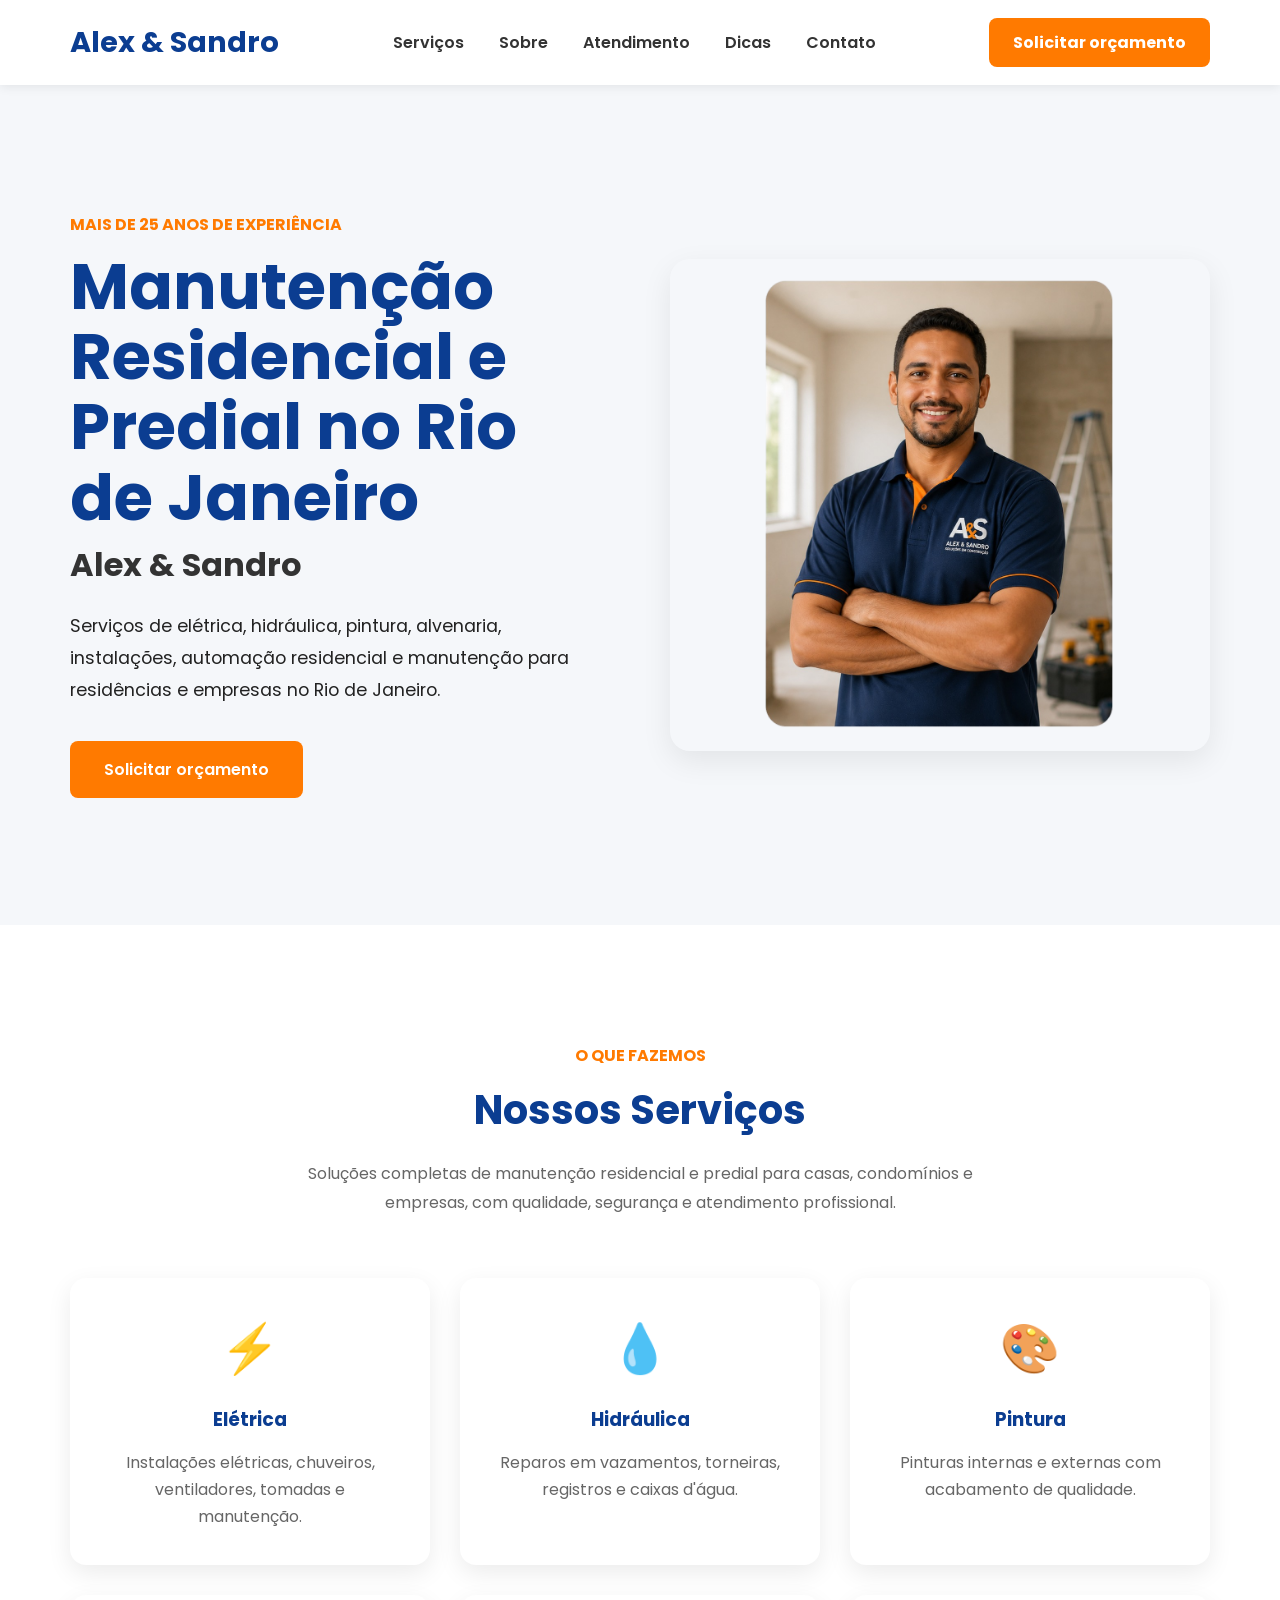
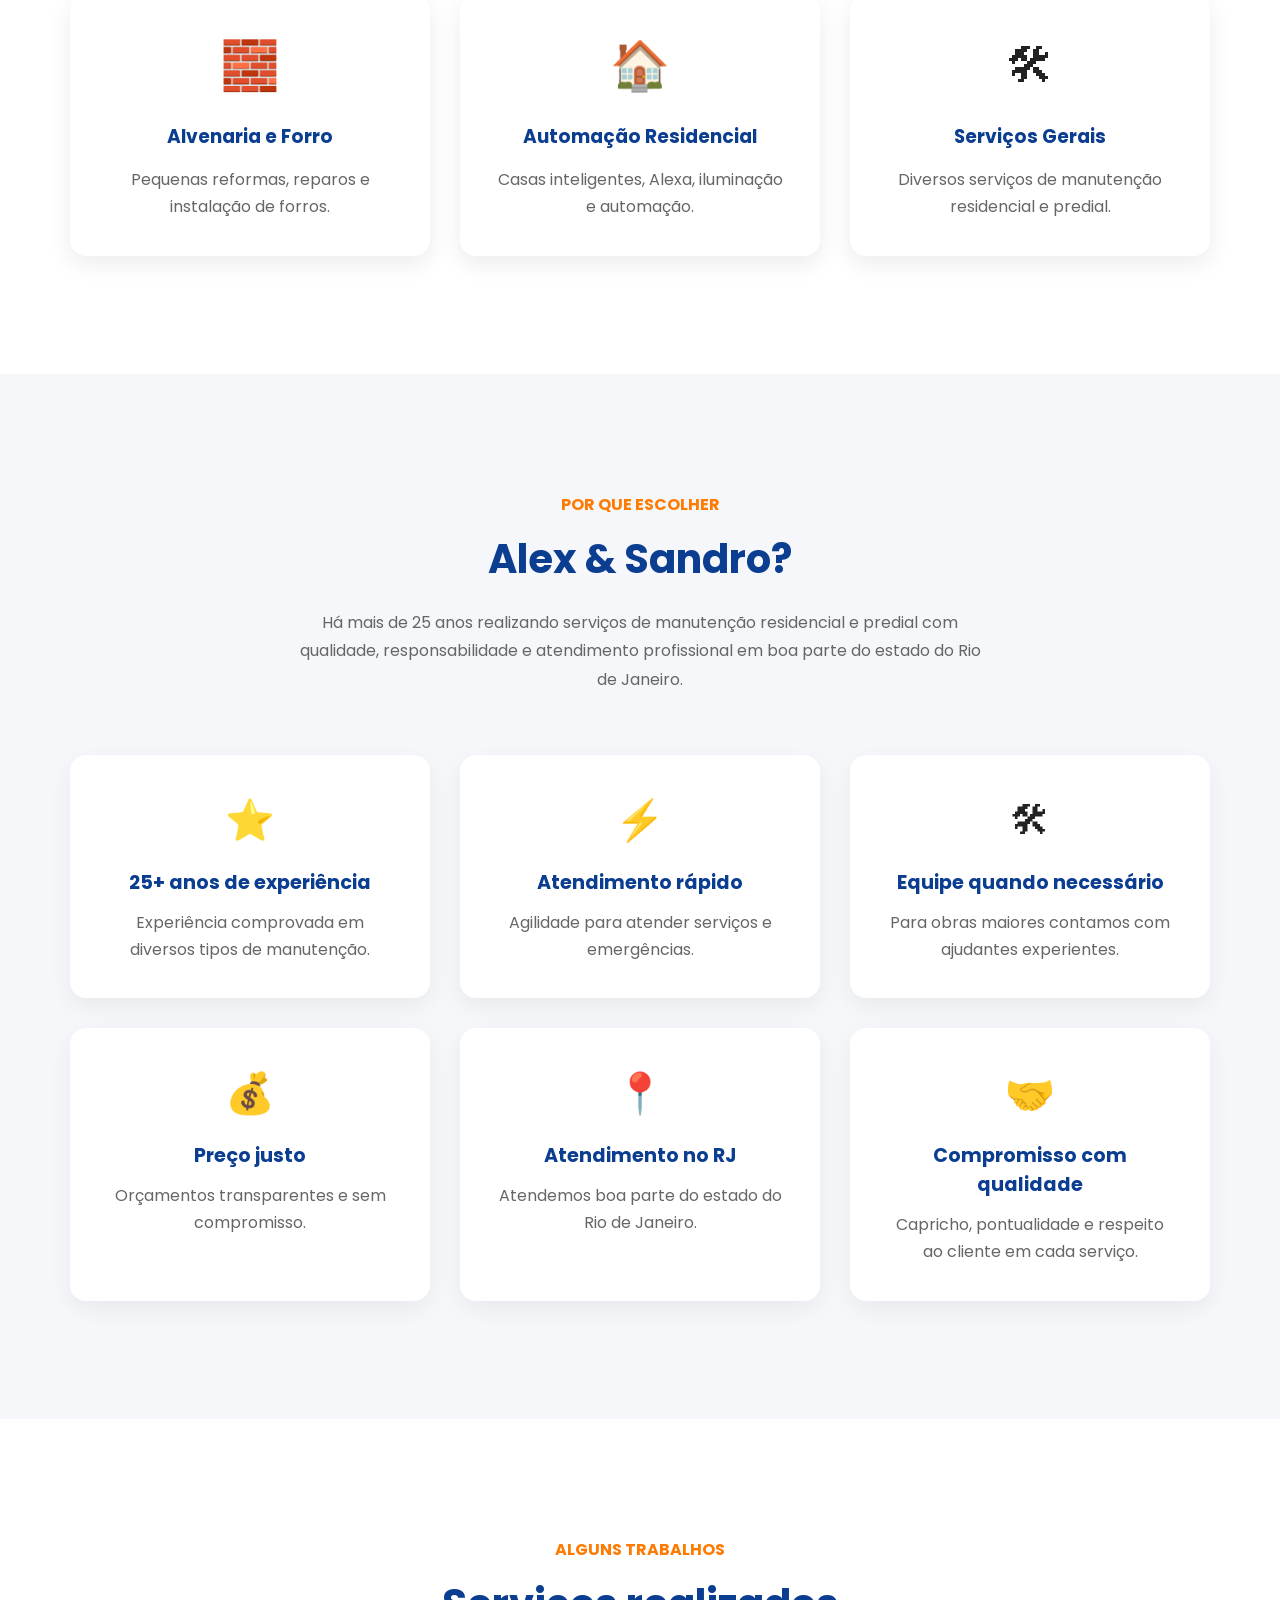
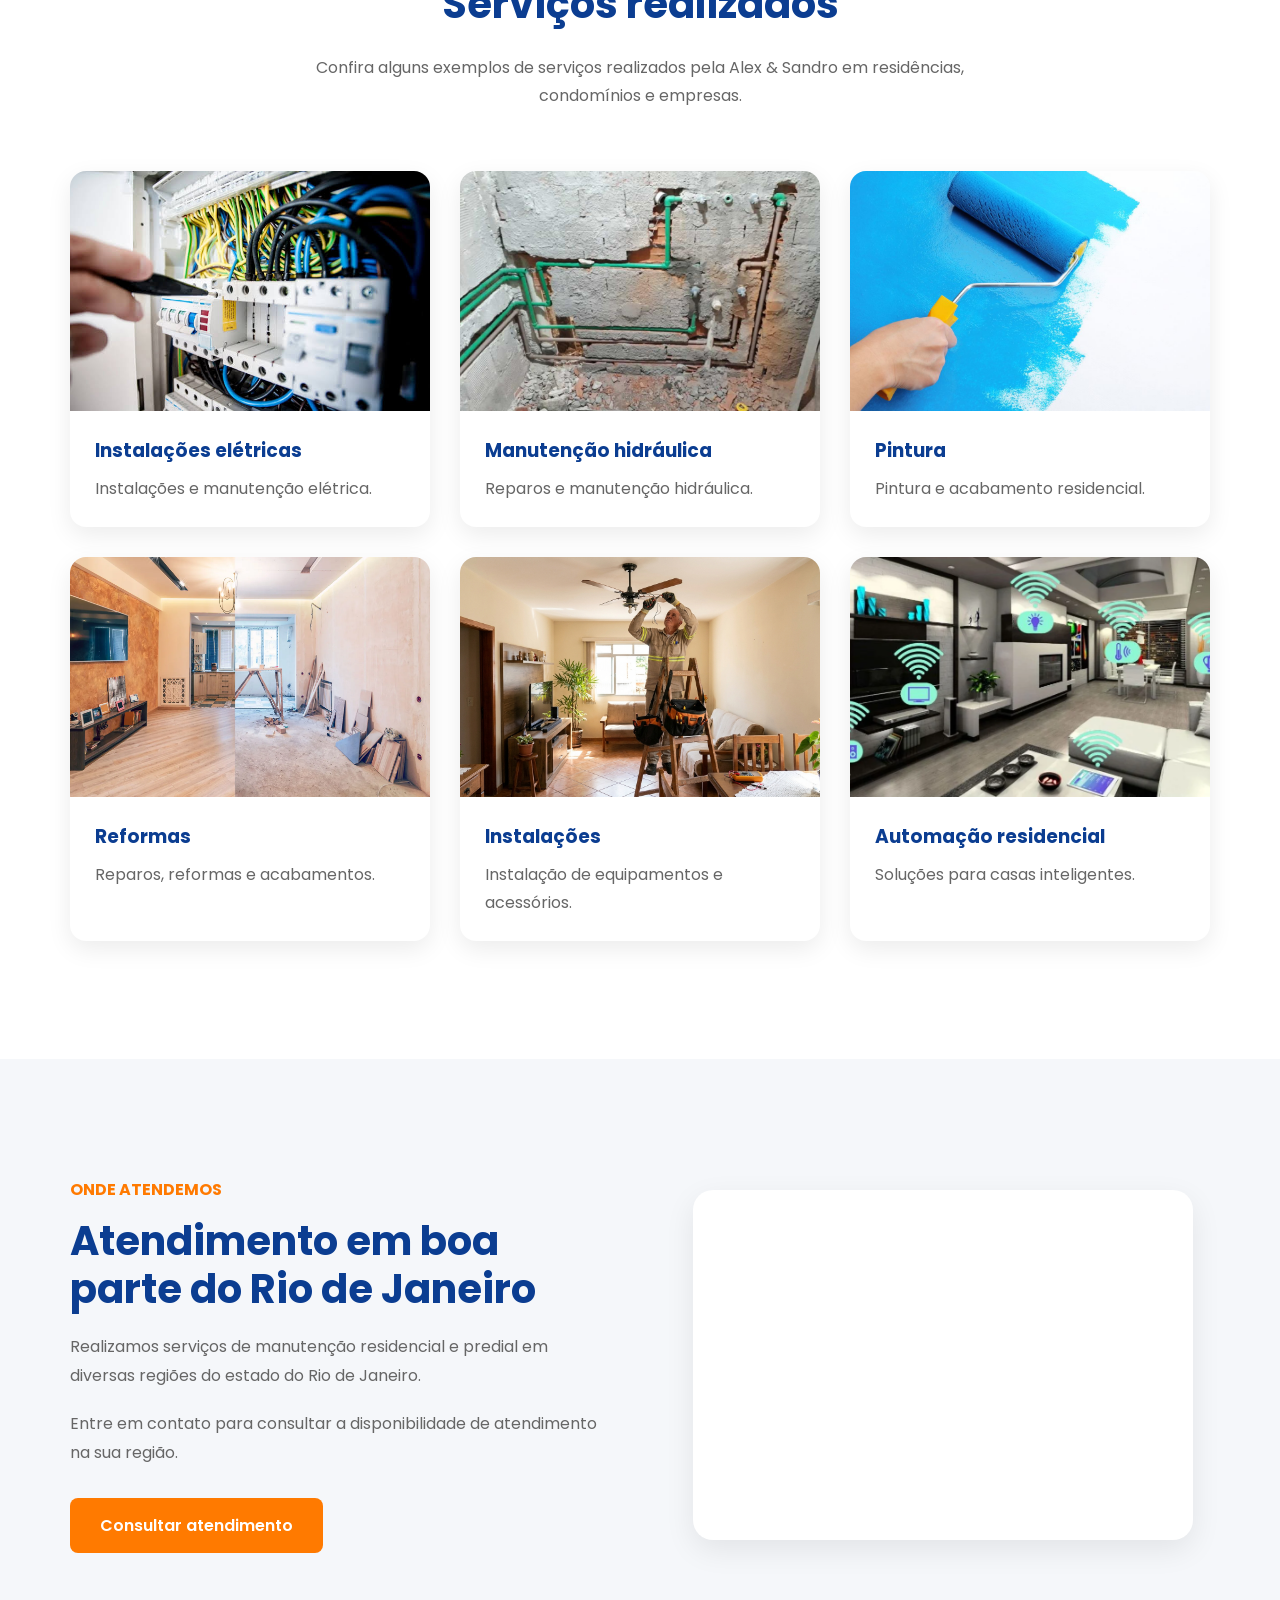
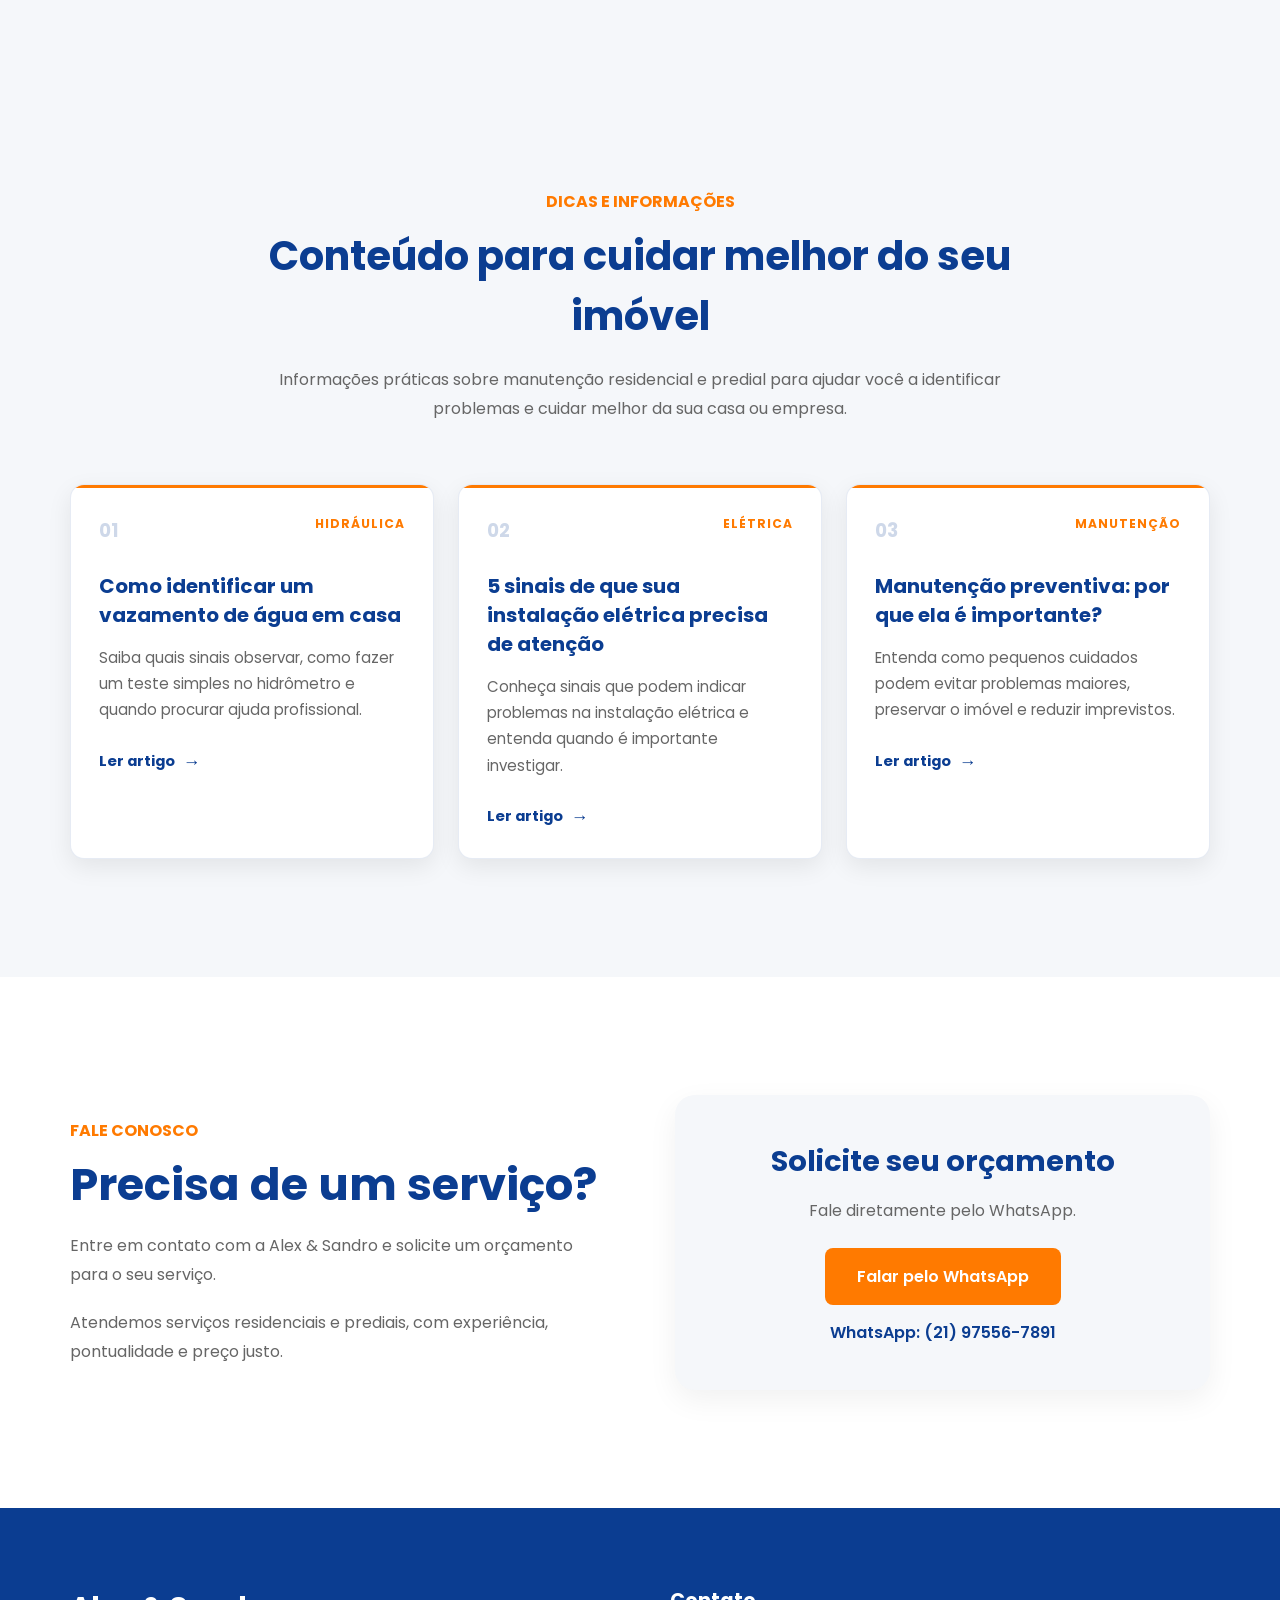
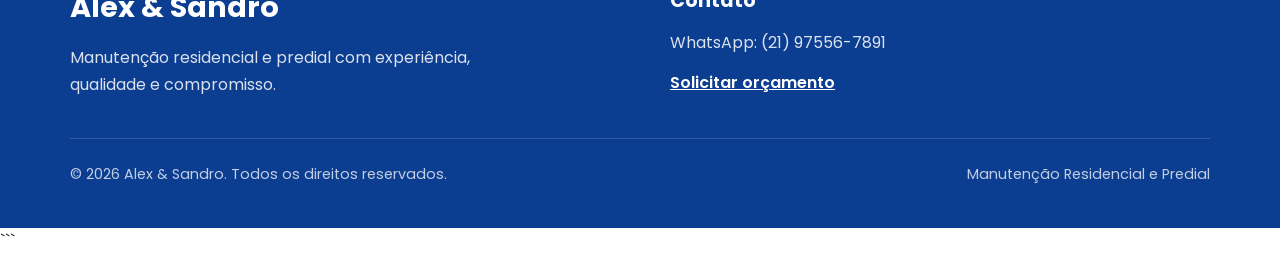
==== commit 13b57476: "Otimiza SEO da página inicial" ====
--- a/index.html
+++ b/index.html
@@ -1,3 +1,4 @@
+```html
 <!DOCTYPE html>
 <html lang="pt-BR">
 
@@ -7,50 +8,386 @@
 
     <meta name="viewport" content="width=device-width, initial-scale=1.0">
 
-    <title>Alex & Sandro | Manutenção Residencial, Predial e Automação no RJ</title>
+
+    <!-- ===========================
+         SEO PRINCIPAL
+    ============================ -->
+
+    <title>Alex & Sandro | Manutenção Residencial e Predial no RJ</title>
 
     <meta name="description"
-        content="Alex & Sandro: mais de 25 anos de experiência em manutenção residencial e predial no Rio de Janeiro. Serviços elétricos, hidráulicos, pintura, reformas, instalações e automação residencial. Solicite seu orçamento.">
-
-    <meta name="keywords"
-        content="manutenção residencial RJ, manutenção predial RJ, eletricista RJ, hidráulica RJ, pintura, reformas, instalações, automação residencial, Alex e Sandro">
+        content="Alex & Sandro: manutenção residencial e predial no Rio de Janeiro. Serviços de elétrica, hidráulica, pintura, reformas, instalações e automação residencial. Solicite um orçamento.">
 
     <meta name="author" content="Alex & Sandro">
 
     <meta name="robots" content="index, follow">
 
-    <!-- Open Graph - compartilhamento nas redes sociais -->
+    <link rel="canonical"
+        href="https://sandrojp00.github.io/Alex-Sandro-Site/">
+
+
+    <!-- ===========================
+         GOOGLE SEARCH CONSOLE
+    ============================ -->
+
+    <meta name="google-site-verification"
+        content="e5Vsvi0014i27IPlaJHWSZb4dDWH3lmNPhCEfHpeLXs">
+
+
+    <!-- ===========================
+         OPEN GRAPH
+    ============================ -->
 
     <meta property="og:title"
-        content="Alex & Sandro | Manutenção Residencial e Predial">
+        content="Alex & Sandro | Manutenção Residencial e Predial no RJ">
 
     <meta property="og:description"
-        content="Mais de 25 anos de experiência em manutenção residencial e predial no Rio de Janeiro. Elétrica, hidráulica, pintura, reformas, instalações e automação residencial.">
+        content="Manutenção residencial e predial no Rio de Janeiro. Elétrica, hidráulica, pintura, reformas, instalações e automação residencial.">
 
     <meta property="og:type"
         content="website">
 
+    <meta property="og:url"
+        content="https://sandrojp00.github.io/Alex-Sandro-Site/">
+
     <meta property="og:image"
-        content="assets/images/logo.png">
-
-    <!-- Favicon -->
-
-    <link rel="icon" type="image/png" href="assets/images/logo.png">
-
-    <!-- Fonte Poppins -->
-
-    <link rel="preconnect" href="https://fonts.googleapis.com">
-
-    <link rel="preconnect" href="https://fonts.gstatic.com" crossorigin>
-
-    <link href="https://fonts.googleapis.com/css2?family=Poppins:wght@300;400;500;600;700&display=swap"
+        content="https://sandrojp00.github.io/Alex-Sandro-Site/assets/images/logo.png">
+
+    <meta property="og:site_name"
+        content="Alex & Sandro">
+
+    <meta property="og:locale"
+        content="pt_BR">
+
+
+    <!-- ===========================
+         TWITTER CARD
+    ============================ -->
+
+    <meta name="twitter:card"
+        content="summary_large_image">
+
+    <meta name="twitter:title"
+        content="Alex & Sandro | Manutenção Residencial e Predial no RJ">
+
+    <meta name="twitter:description"
+        content="Manutenção residencial e predial no Rio de Janeiro. Elétrica, hidráulica, pintura, reformas, instalações e automação residencial.">
+
+    <meta name="twitter:image"
+        content="https://sandrojp00.github.io/Alex-Sandro-Site/assets/images/logo.png">
+
+
+    <!-- ===========================
+         FAVICON
+    ============================ -->
+
+    <link rel="icon"
+        type="image/png"
+        href="assets/images/logo.png">
+
+
+    <!-- ===========================
+         FONTE
+    ============================ -->
+
+    <link rel="preconnect"
+        href="https://fonts.googleapis.com">
+
+    <link rel="preconnect"
+        href="https://fonts.gstatic.com"
+        crossorigin>
+
+    <link
+        href="https://fonts.googleapis.com/css2?family=Poppins:wght@300;400;500;600;700&display=swap"
         rel="stylesheet">
 
-    <!-- CSS -->
-
-    <link rel="stylesheet" href="assets/css/style.css">
+
+    <!-- ===========================
+         CSS
+    ============================ -->
+
+    <link rel="stylesheet"
+        href="assets/css/style.css">
+
+
+    <!-- ===========================
+         ESTILO DA SEÇÃO DICAS
+    ============================ -->
+
+    <style>
+
+        #tips {
+            background: var(--light);
+        }
+
+
+        #tips .section-title {
+            max-width: 760px;
+        }
+
+
+        .tips-grid {
+            display: grid;
+            grid-template-columns: repeat(3, 1fr);
+            gap: 24px;
+            margin-top: 45px;
+        }
+
+
+        .tip-card {
+            position: relative;
+            display: flex;
+            background: var(--white);
+            border: 1px solid rgba(11, 61, 145, 0.10);
+            border-radius: 14px;
+            overflow: hidden;
+            transition:
+                transform 0.3s ease,
+                box-shadow 0.3s ease,
+                border-color 0.3s ease;
+        }
+
+
+        .tip-card::before {
+            content: "";
+            position: absolute;
+            top: 0;
+            left: 0;
+            width: 100%;
+            height: 3px;
+            background: var(--secondary);
+        }
+
+
+        .tip-card:hover {
+            transform: translateY(-5px);
+            border-color: rgba(11, 61, 145, 0.18);
+            box-shadow: 0 12px 30px rgba(0, 0, 0, 0.07);
+        }
+
+
+        .tip-content {
+            display: flex;
+            flex-direction: column;
+            width: 100%;
+            padding: 30px 28px 28px;
+        }
+
+
+        .tip-top {
+            display: flex;
+            align-items: center;
+            justify-content: space-between;
+            gap: 15px;
+            margin-bottom: 24px;
+        }
+
+
+        .tip-number {
+            color: rgba(11, 61, 145, 0.20);
+            font-size: 1.15rem;
+            font-weight: 700;
+            line-height: 1;
+        }
+
+
+        .tip-category {
+            color: var(--secondary);
+            font-size: 0.76rem;
+            font-weight: 700;
+            text-transform: uppercase;
+            letter-spacing: 1px;
+        }
+
+
+        .tip-card h3 {
+            color: var(--primary);
+            font-size: 1.25rem;
+            line-height: 1.45;
+            margin: 0 0 15px;
+        }
+
+
+        .tip-card p {
+            color: #666;
+            font-size: 0.94rem;
+            line-height: 1.75;
+            margin: 0;
+        }
+
+
+        .tip-card a {
+            display: inline-flex;
+            align-items: center;
+            gap: 8px;
+            width: fit-content;
+            margin-top: 25px;
+            color: var(--primary);
+            font-size: 0.92rem;
+            font-weight: 700;
+            text-decoration: none;
+            transition:
+                color 0.3s ease,
+                gap 0.3s ease;
+        }
+
+
+        .tip-card a span {
+            font-size: 1.1rem;
+            transition: transform 0.3s ease;
+        }
+
+
+        .tip-card a:hover {
+            color: var(--secondary);
+            gap: 11px;
+        }
+
+
+        .tip-card a:hover span {
+            transform: translateX(2px);
+        }
+
+
+        /* ===========================
+           RESPONSIVO
+        ============================ */
+
+        @media (max-width: 900px) {
+
+            .tips-grid {
+                grid-template-columns: 1fr;
+                gap: 20px;
+            }
+
+
+            .tip-content {
+                padding: 28px 25px;
+            }
+
+        }
+
+
+        @media (max-width: 768px) {
+
+            .tips-grid {
+                margin-top: 35px;
+            }
+
+
+            .tip-card {
+                border-radius: 12px;
+            }
+
+
+            .tip-card h3 {
+                font-size: 1.2rem;
+            }
+
+
+            .tip-card p {
+                font-size: 0.92rem;
+            }
+
+        }
+
+    </style>
+
+
+    <!-- ===========================
+         DADOS ESTRUTURADOS
+         EMPRESA
+    ============================ -->
+
+    <script type="application/ld+json">
+    {
+        "@context": "https://schema.org",
+        "@type": "LocalBusiness",
+        "@id": "https://sandrojp00.github.io/Alex-Sandro-Site/#empresa",
+
+        "name": "Alex & Sandro",
+
+        "description": "Empresa de manutenção residencial e predial com mais de 25 anos de experiência, oferecendo serviços de elétrica, hidráulica, pintura, alvenaria, instalações, forros e automação residencial.",
+
+        "url": "https://sandrojp00.github.io/Alex-Sandro-Site/",
+
+        "telephone": "+55 21 97556-7891",
+
+        "image": "https://sandrojp00.github.io/Alex-Sandro-Site/assets/images/logo.png",
+
+        "logo": "https://sandrojp00.github.io/Alex-Sandro-Site/assets/images/logo.png",
+
+        "priceRange": "$$",
+
+        "areaServed": [
+            {
+                "@type": "City",
+                "name": "Rio de Janeiro"
+            },
+            {
+                "@type": "City",
+                "name": "Duque de Caxias"
+            },
+            {
+                "@type": "City",
+                "name": "Nova Iguaçu"
+            },
+            {
+                "@type": "City",
+                "name": "São João de Meriti"
+            },
+            {
+                "@type": "City",
+                "name": "Belford Roxo"
+            },
+            {
+                "@type": "City",
+                "name": "Mesquita"
+            },
+            {
+                "@type": "City",
+                "name": "Nilópolis"
+            },
+            {
+                "@type": "City",
+                "name": "Queimados"
+            },
+            {
+                "@type": "City",
+                "name": "Japeri"
+            },
+            {
+                "@type": "City",
+                "name": "Magé"
+            },
+            {
+                "@type": "City",
+                "name": "Niterói"
+            },
+            {
+                "@type": "City",
+                "name": "São Gonçalo"
+            }
+        ],
+
+        "serviceType": [
+            "Manutenção residencial",
+            "Manutenção predial",
+            "Serviços elétricos",
+            "Serviços hidráulicos",
+            "Pintura",
+            "Alvenaria",
+            "Instalação de forros",
+            "Instalações residenciais",
+            "Automação residencial"
+        ],
+
+        "sameAs": []
+    }
+    </script>
 
 </head>
+
 
 <body>
 
@@ -67,37 +404,58 @@
                 <h2>Alex & Sandro</h2>
             </div>
 
-            <button class="menu-toggle" aria-label="Abrir menu">
+
+            <button
+                class="menu-toggle"
+                aria-label="Abrir menu"
+            >
                 ☰
             </button>
 
+
             <nav>
 
                 <ul>
 
                     <li>
-                        <a href="#services">Serviços</a>
+                        <a href="#services">
+                            Serviços
+                        </a>
                     </li>
 
                     <li>
-                        <a href="#about">Sobre</a>
+                        <a href="#about">
+                            Sobre
+                        </a>
                     </li>
 
                     <li>
-                        <a href="#coverage">Atendimento</a>
+                        <a href="#coverage">
+                            Atendimento
+                        </a>
                     </li>
 
                     <li>
-                        <a href="#contact">Contato</a>
+                        <a href="#tips">
+                            Dicas
+                        </a>
                     </li>
 
+                    <li>
+                        <a href="#contact">
+                            Contato
+                        </a>
+                    </li>
+
                 </ul>
 
             </nav>
+
 
             <a
                 href="https://wa.me/5521975567891?text=Olá!%20Encontrei%20o%20site%20da%20Alex%20%26%20Sandro%20e%20gostaria%20de%20solicitar%20um%20orçamento"
                 target="_blank"
+                rel="noopener noreferrer"
                 class="btn-header"
             >
                 Solicitar orçamento
@@ -123,7 +481,6 @@
 
             <div class="container hero-container">
 
-                <!-- Texto -->
 
                 <div class="hero-text">
 
@@ -132,22 +489,23 @@
                     </span>
 
                     <h1>
+                        Manutenção Residencial e Predial no Rio de Janeiro
+                    </h1>
+
+                    <h2>
                         Alex & Sandro
-                    </h1>
-
-                    <h2>
-                        Manutenção Residencial e Predial
                     </h2>
 
                     <p>
-                        Elétrica, hidráulica, pintura, alvenaria,
-                        instalações, automação residencial e diversos
-                        serviços para residências e empresas.
+                        Serviços de elétrica, hidráulica, pintura, alvenaria,
+                        instalações, automação residencial e manutenção para
+                        residências e empresas no Rio de Janeiro.
                     </p>
 
                     <a
                         href="https://wa.me/5521975567891?text=Olá!%20Encontrei%20o%20site%20da%20Alex%20%26%20Sandro%20e%20gostaria%20de%20solicitar%20um%20orçamento"
                         target="_blank"
+                        rel="noopener noreferrer"
                         class="hero-button"
                     >
                         Solicitar orçamento
@@ -156,13 +514,11 @@
                 </div>
 
 
-                <!-- Imagem -->
-
                 <div class="hero-image">
 
                     <img
                         src="assets/images/profissional.png"
-                        alt="Profissional da Alex & Sandro"
+                        alt="Profissional da Alex & Sandro realizando serviço de manutenção residencial"
                         class="hero-photo"
                     >
 
@@ -192,8 +548,9 @@
                     </h2>
 
                     <p>
-                        Soluções completas para residências, condomínios e empresas,
-                        sempre com qualidade, segurança e atendimento profissional.
+                        Soluções completas de manutenção residencial e predial
+                        para casas, condomínios e empresas, com qualidade,
+                        segurança e atendimento profissional.
                     </p>
 
                 </div>
@@ -336,9 +693,10 @@
                     </h2>
 
                     <p>
-                        Há mais de 25 anos realizando serviços com qualidade,
-                        responsabilidade e atendimento profissional em boa parte do
-                        estado do Rio de Janeiro.
+                        Há mais de 25 anos realizando serviços de manutenção
+                        residencial e predial com qualidade, responsabilidade
+                        e atendimento profissional em boa parte do estado
+                        do Rio de Janeiro.
                     </p>
 
                 </div>
@@ -695,6 +1053,7 @@
                             href="https://wa.me/5521975567891?text=Olá!%20Encontrei%20o%20site%20da%20Alex%20%26%20Sandro%20e%20gostaria%20de%20saber%20se%20há%20atendimento%20na%20minha%20região"
                             class="coverage-button"
                             target="_blank"
+                            rel="noopener noreferrer"
                         >
                             Consultar atendimento
                         </a>
@@ -726,6 +1085,157 @@
 
 
         <!-- ===========================
+             DICAS
+        ============================ -->
+
+        <section id="tips">
+
+            <div class="container">
+
+                <div class="section-title">
+
+                    <span>
+                        Dicas e informações
+                    </span>
+
+                    <h2>
+                        Conteúdo para cuidar melhor do seu imóvel
+                    </h2>
+
+                    <p>
+                        Informações práticas sobre manutenção residencial e predial
+                        para ajudar você a identificar problemas e cuidar melhor
+                        da sua casa ou empresa.
+                    </p>
+
+                </div>
+
+
+                <div class="tips-grid">
+
+
+                    <!-- DICA 1 -->
+
+                    <article class="tip-card">
+
+                        <div class="tip-content">
+
+                            <div class="tip-top">
+
+                                <span class="tip-number">
+                                    01
+                                </span>
+
+                                <span class="tip-category">
+                                    Hidráulica
+                                </span>
+
+                            </div>
+
+
+                            <h3>
+                                Como identificar um vazamento de água em casa
+                            </h3>
+
+                            <p>
+                                Saiba quais sinais observar, como fazer um teste simples
+                                no hidrômetro e quando procurar ajuda profissional.
+                            </p>
+
+                            <a href="dicas/vazamento-de-agua.html">
+                                Ler artigo
+                                <span>→</span>
+                            </a>
+
+                        </div>
+
+                    </article>
+
+
+                    <!-- DICA 2 -->
+
+                    <article class="tip-card">
+
+                        <div class="tip-content">
+
+                            <div class="tip-top">
+
+                                <span class="tip-number">
+                                    02
+                                </span>
+
+                                <span class="tip-category">
+                                    Elétrica
+                                </span>
+
+                            </div>
+
+
+                            <h3>
+                                5 sinais de que sua instalação elétrica precisa de atenção
+                            </h3>
+
+                            <p>
+                                Conheça sinais que podem indicar problemas na instalação
+                                elétrica e entenda quando é importante investigar.
+                            </p>
+
+                            <a href="dicas/sinais-instalacao-eletrica.html">
+                                Ler artigo
+                                <span>→</span>
+                            </a>
+
+                        </div>
+
+                    </article>
+
+
+                    <!-- DICA 3 -->
+
+                    <article class="tip-card">
+
+                        <div class="tip-content">
+
+                            <div class="tip-top">
+
+                                <span class="tip-number">
+                                    03
+                                </span>
+
+                                <span class="tip-category">
+                                    Manutenção
+                                </span>
+
+                            </div>
+
+
+                            <h3>
+                                Manutenção preventiva: por que ela é importante?
+                            </h3>
+
+                            <p>
+                                Entenda como pequenos cuidados podem evitar problemas
+                                maiores, preservar o imóvel e reduzir imprevistos.
+                            </p>
+
+                            <a href="dicas/manutencao-preventiva.html">
+                                Ler artigo
+                                <span>→</span>
+                            </a>
+
+                        </div>
+
+                    </article>
+
+
+                </div>
+
+            </div>
+
+        </section>
+
+
+        <!-- ===========================
              CONTATO
         ============================ -->
 
@@ -773,6 +1283,7 @@
                             href="https://wa.me/5521975567891?text=Olá!%20Encontrei%20o%20site%20da%20Alex%20%26%20Sandro%20e%20gostaria%20de%20solicitar%20um%20orçamento"
                             class="contact-button"
                             target="_blank"
+                            rel="noopener noreferrer"
                         >
                             Falar pelo WhatsApp
                         </a>
@@ -832,6 +1343,7 @@
                     <a
                         href="https://wa.me/5521975567891?text=Olá!%20Encontrei%20o%20site%20da%20Alex%20%26%20Sandro%20e%20gostaria%20de%20solicitar%20um%20orçamento"
                         target="_blank"
+                        rel="noopener noreferrer"
                     >
                         Solicitar orçamento
                     </a>
@@ -859,10 +1371,13 @@
     </footer>
 
 
-    <!-- JavaScript -->
+    <!-- ===========================
+         JAVASCRIPT
+    ============================ -->
 
     <script src="assets/js/script.js"></script>
 
 </body>
 
-</html>+</html>
+```
--- a/assets/css/style.css
+++ b/assets/css/style.css
@@ -81,6 +81,7 @@
     font-size: 1.8rem;
     white-space: nowrap;
 }
+
 
 /* ===========================
    BOTÃO MENU MOBILE
@@ -485,6 +486,83 @@
 
 
 /* ===========================
+   DICAS E INFORMAÇÕES
+=========================== */
+
+#tips {
+    padding: 100px 0;
+    background: var(--light);
+}
+
+#tips .section-title {
+    margin-bottom: 60px;
+}
+
+.tips-grid {
+    display: grid;
+    grid-template-columns: repeat(3, 1fr);
+    gap: 30px;
+}
+
+.tip-card {
+    background: var(--white);
+    border-radius: 16px;
+    overflow: hidden;
+    box-shadow: 0 8px 25px rgba(0, 0, 0, 0.08);
+    border: 1px solid rgba(11, 61, 145, 0.06);
+    transition: transform 0.3s ease, box-shadow 0.3s ease;
+}
+
+.tip-card:hover {
+    transform: translateY(-8px);
+    box-shadow: 0 15px 35px rgba(0, 0, 0, 0.12);
+}
+
+.tip-content {
+    padding: 35px;
+}
+
+.tip-category {
+    display: inline-block;
+    margin-bottom: 15px;
+    color: var(--secondary);
+    font-size: 0.85rem;
+    font-weight: 700;
+    text-transform: uppercase;
+    letter-spacing: 0.5px;
+}
+
+.tip-card h3 {
+    margin: 0;
+    color: var(--primary);
+    font-size: 1.35rem;
+    line-height: 1.4;
+}
+
+.tip-card p {
+    margin-top: 15px;
+    color: #666;
+    font-size: 1rem;
+    line-height: 1.75;
+}
+
+.tip-card a {
+    display: inline-block;
+    margin-top: 25px;
+    color: var(--primary);
+    font-size: 0.95rem;
+    font-weight: 700;
+    text-decoration: none;
+    transition: 0.3s ease;
+}
+
+.tip-card a:hover {
+    color: var(--secondary);
+    transform: translateX(4px);
+}
+
+
+/* ===========================
    CONTATO
 =========================== */
 
@@ -664,6 +742,15 @@
     .btn-header {
         padding: 11px 18px;
     }
+
+    /* ===========================
+       DICAS - TABLET
+    ============================ */
+
+    .tips-grid {
+        grid-template-columns: repeat(2, 1fr);
+    }
+
 }
 
 
@@ -689,64 +776,64 @@
 
 
     /* ===========================
-   HEADER MOBILE
-=========================== */
-
-header .container {
-    flex-direction: row;
-    justify-content: space-between;
-    align-items: center;
-    gap: 10px;
-    padding-top: 14px;
-    padding-bottom: 14px;
-    position: relative;
-}
-
-.logo h2 {
-    font-size: 1.45rem;
-}
-
-.menu-toggle {
-    display: block;
-}
-
-nav {
-    position: absolute;
-    top: 100%;
-    left: 0;
-    width: 100%;
-    background: var(--white);
-    box-shadow: 0 8px 20px rgba(0, 0, 0, 0.08);
-    display: none;
-}
-
-nav.active {
-    display: block;
-}
-
-nav ul {
-    width: 100%;
-    display: flex;
-    flex-direction: column;
-    align-items: center;
-    gap: 0;
-    padding: 15px 20px;
-}
-
-nav li {
-    width: 100%;
-    text-align: center;
-}
-
-nav a {
-    display: block;
-    padding: 12px;
-    font-size: 0.95rem;
-}
-
-.btn-header {
-    display: none;
-}
+       HEADER MOBILE
+    ============================ */
+
+    header .container {
+        flex-direction: row;
+        justify-content: space-between;
+        align-items: center;
+        gap: 10px;
+        padding-top: 14px;
+        padding-bottom: 14px;
+        position: relative;
+    }
+
+    .logo h2 {
+        font-size: 1.45rem;
+    }
+
+    .menu-toggle {
+        display: block;
+    }
+
+    nav {
+        position: absolute;
+        top: 100%;
+        left: 0;
+        width: 100%;
+        background: var(--white);
+        box-shadow: 0 8px 20px rgba(0, 0, 0, 0.08);
+        display: none;
+    }
+
+    nav.active {
+        display: block;
+    }
+
+    nav ul {
+        width: 100%;
+        display: flex;
+        flex-direction: column;
+        align-items: center;
+        gap: 0;
+        padding: 15px 20px;
+    }
+
+    nav li {
+        width: 100%;
+        text-align: center;
+    }
+
+    nav a {
+        display: block;
+        padding: 12px;
+        font-size: 0.95rem;
+    }
+
+    .btn-header {
+        display: none;
+    }
 
 
     /* ===========================
@@ -936,6 +1023,42 @@
 
 
     /* ===========================
+       DICAS
+    ============================ */
+
+    #tips {
+        padding: 80px 0;
+    }
+
+    #tips .section-title {
+        margin-bottom: 40px;
+    }
+
+    .tips-grid {
+        width: 100%;
+        grid-template-columns: 1fr;
+        gap: 20px;
+    }
+
+    .tip-card {
+        width: 100%;
+    }
+
+    .tip-content {
+        padding: 30px 25px;
+    }
+
+    .tip-card h3 {
+        font-size: 1.25rem;
+    }
+
+    .tip-card p {
+        font-size: 0.95rem;
+        line-height: 1.7;
+    }
+
+
+    /* ===========================
        CONTATO
     ============================ */
 
@@ -998,4 +1121,178 @@
         gap: 10px;
     }
 
+}
+
+/* ===========================
+   DICAS - NOVO VISUAL
+============================ */
+
+#tips {
+    background: var(--light);
+}
+
+
+#tips .section-title {
+    max-width: 760px;
+}
+
+
+.tips-grid {
+    display: grid;
+    grid-template-columns: repeat(3, 1fr);
+    gap: 24px;
+    margin-top: 45px;
+}
+
+
+.tip-card {
+    position: relative;
+    display: flex;
+    background: var(--white);
+    border: 1px solid rgba(11, 61, 145, 0.10);
+    border-radius: 14px;
+    overflow: hidden;
+    transition: transform 0.3s ease, box-shadow 0.3s ease, border-color 0.3s ease;
+}
+
+
+.tip-card::before {
+    content: "";
+    position: absolute;
+    top: 0;
+    left: 0;
+    width: 100%;
+    height: 3px;
+    background: var(--secondary);
+}
+
+
+.tip-card:hover {
+    transform: translateY(-5px);
+    border-color: rgba(11, 61, 145, 0.18);
+    box-shadow: 0 12px 30px rgba(0, 0, 0, 0.07);
+}
+
+
+.tip-content {
+    display: flex;
+    flex-direction: column;
+    width: 100%;
+    padding: 30px 28px 28px;
+}
+
+
+.tip-top {
+    display: flex;
+    align-items: center;
+    justify-content: space-between;
+    gap: 15px;
+    margin-bottom: 24px;
+}
+
+
+.tip-number {
+    color: rgba(11, 61, 145, 0.20);
+    font-size: 1.15rem;
+    font-weight: 700;
+    line-height: 1;
+}
+
+
+.tip-category {
+    color: var(--secondary);
+    font-size: 0.76rem;
+    font-weight: 700;
+    text-transform: uppercase;
+    letter-spacing: 1px;
+}
+
+
+.tip-card h3 {
+    color: var(--primary);
+    font-size: 1.25rem;
+    line-height: 1.45;
+    margin: 0 0 15px;
+}
+
+
+.tip-card p {
+    color: #666;
+    font-size: 0.94rem;
+    line-height: 1.75;
+    margin: 0;
+}
+
+
+.tip-card a {
+    display: inline-flex;
+    align-items: center;
+    gap: 8px;
+    width: fit-content;
+    margin-top: 25px;
+    color: var(--primary);
+    font-size: 0.92rem;
+    font-weight: 700;
+    text-decoration: none;
+    transition: color 0.3s ease, gap 0.3s ease;
+}
+
+
+.tip-card a span {
+    font-size: 1.1rem;
+    transition: transform 0.3s ease;
+}
+
+
+.tip-card a:hover {
+    color: var(--secondary);
+    gap: 11px;
+}
+
+
+.tip-card a:hover span {
+    transform: translateX(2px);
+}
+
+
+/* ===========================
+   RESPONSIVO
+============================ */
+
+@media (max-width: 900px) {
+
+    .tips-grid {
+        grid-template-columns: 1fr;
+        gap: 20px;
+    }
+
+
+    .tip-content {
+        padding: 28px 25px;
+    }
+
+}
+
+
+@media (max-width: 768px) {
+
+    .tips-grid {
+        margin-top: 35px;
+    }
+
+
+    .tip-card {
+        border-radius: 12px;
+    }
+
+
+    .tip-card h3 {
+        font-size: 1.2rem;
+    }
+
+
+    .tip-card p {
+        font-size: 0.92rem;
+    }
+
 }
